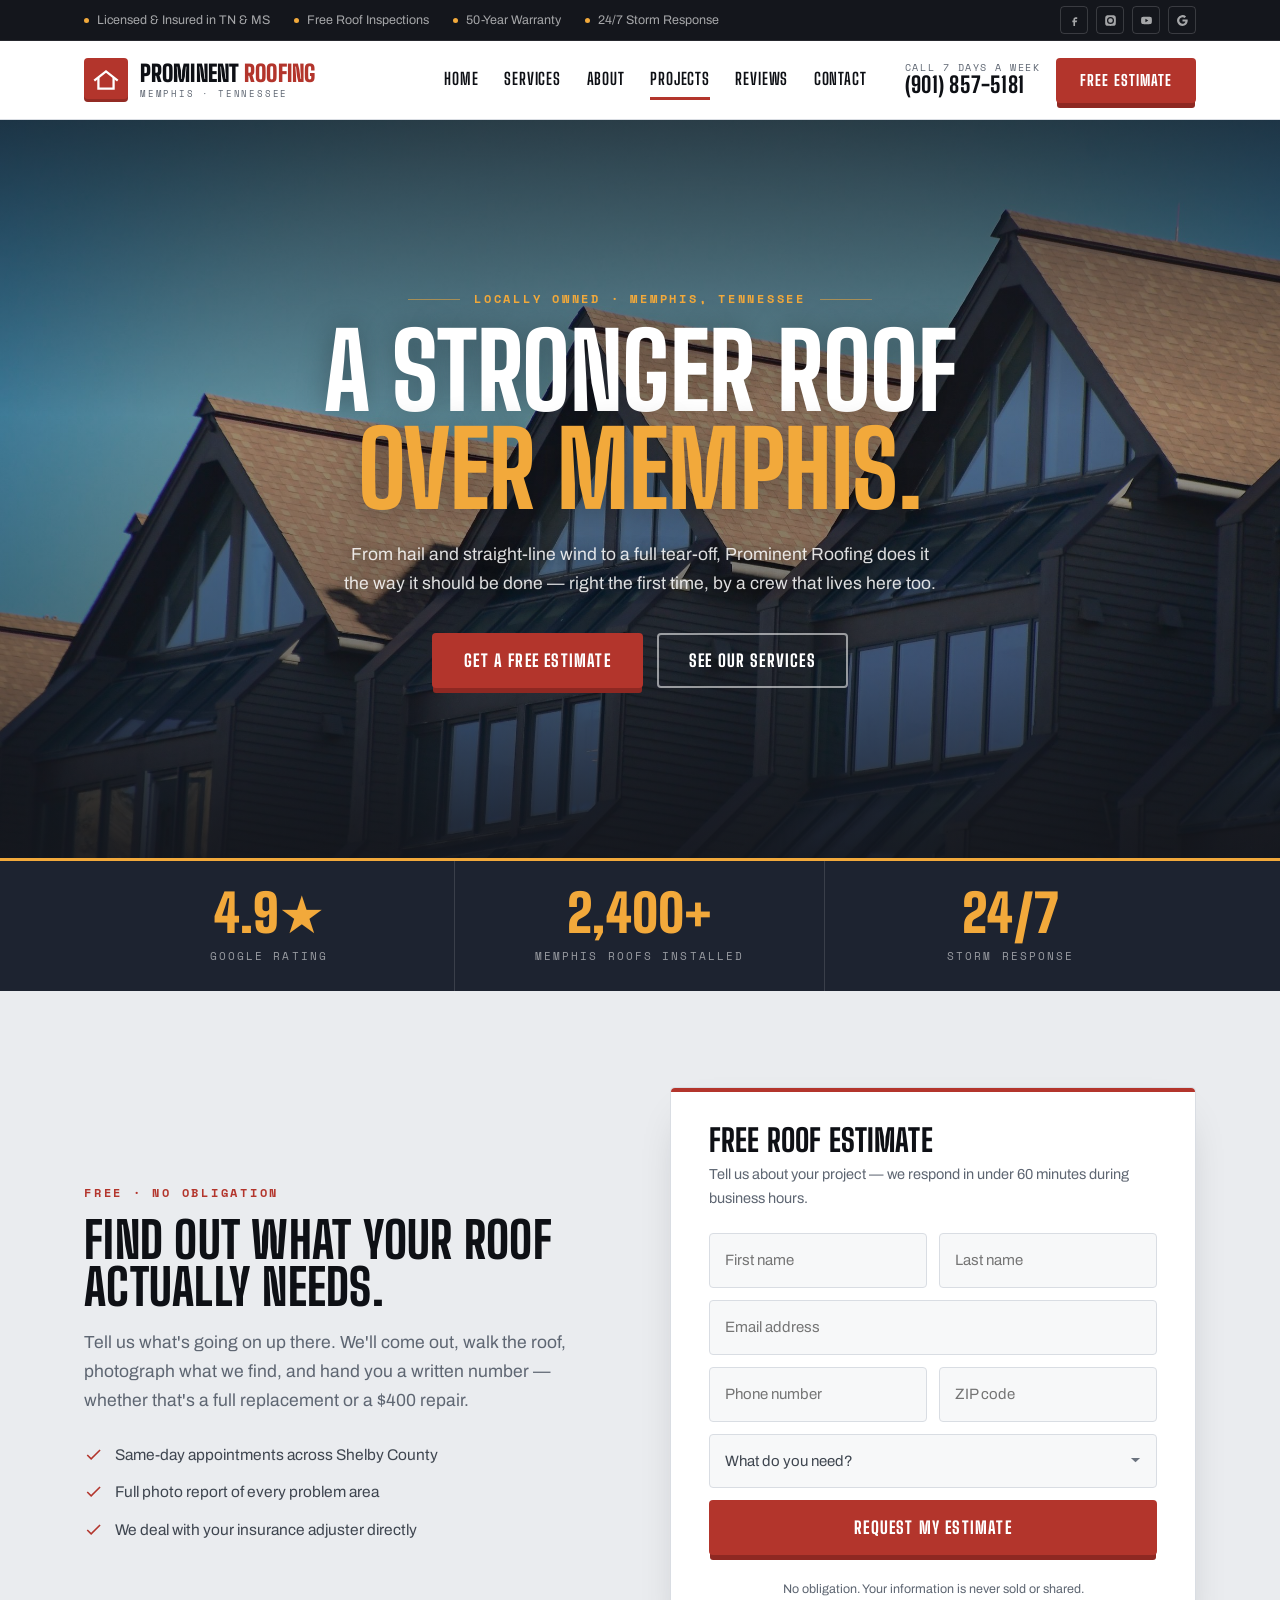
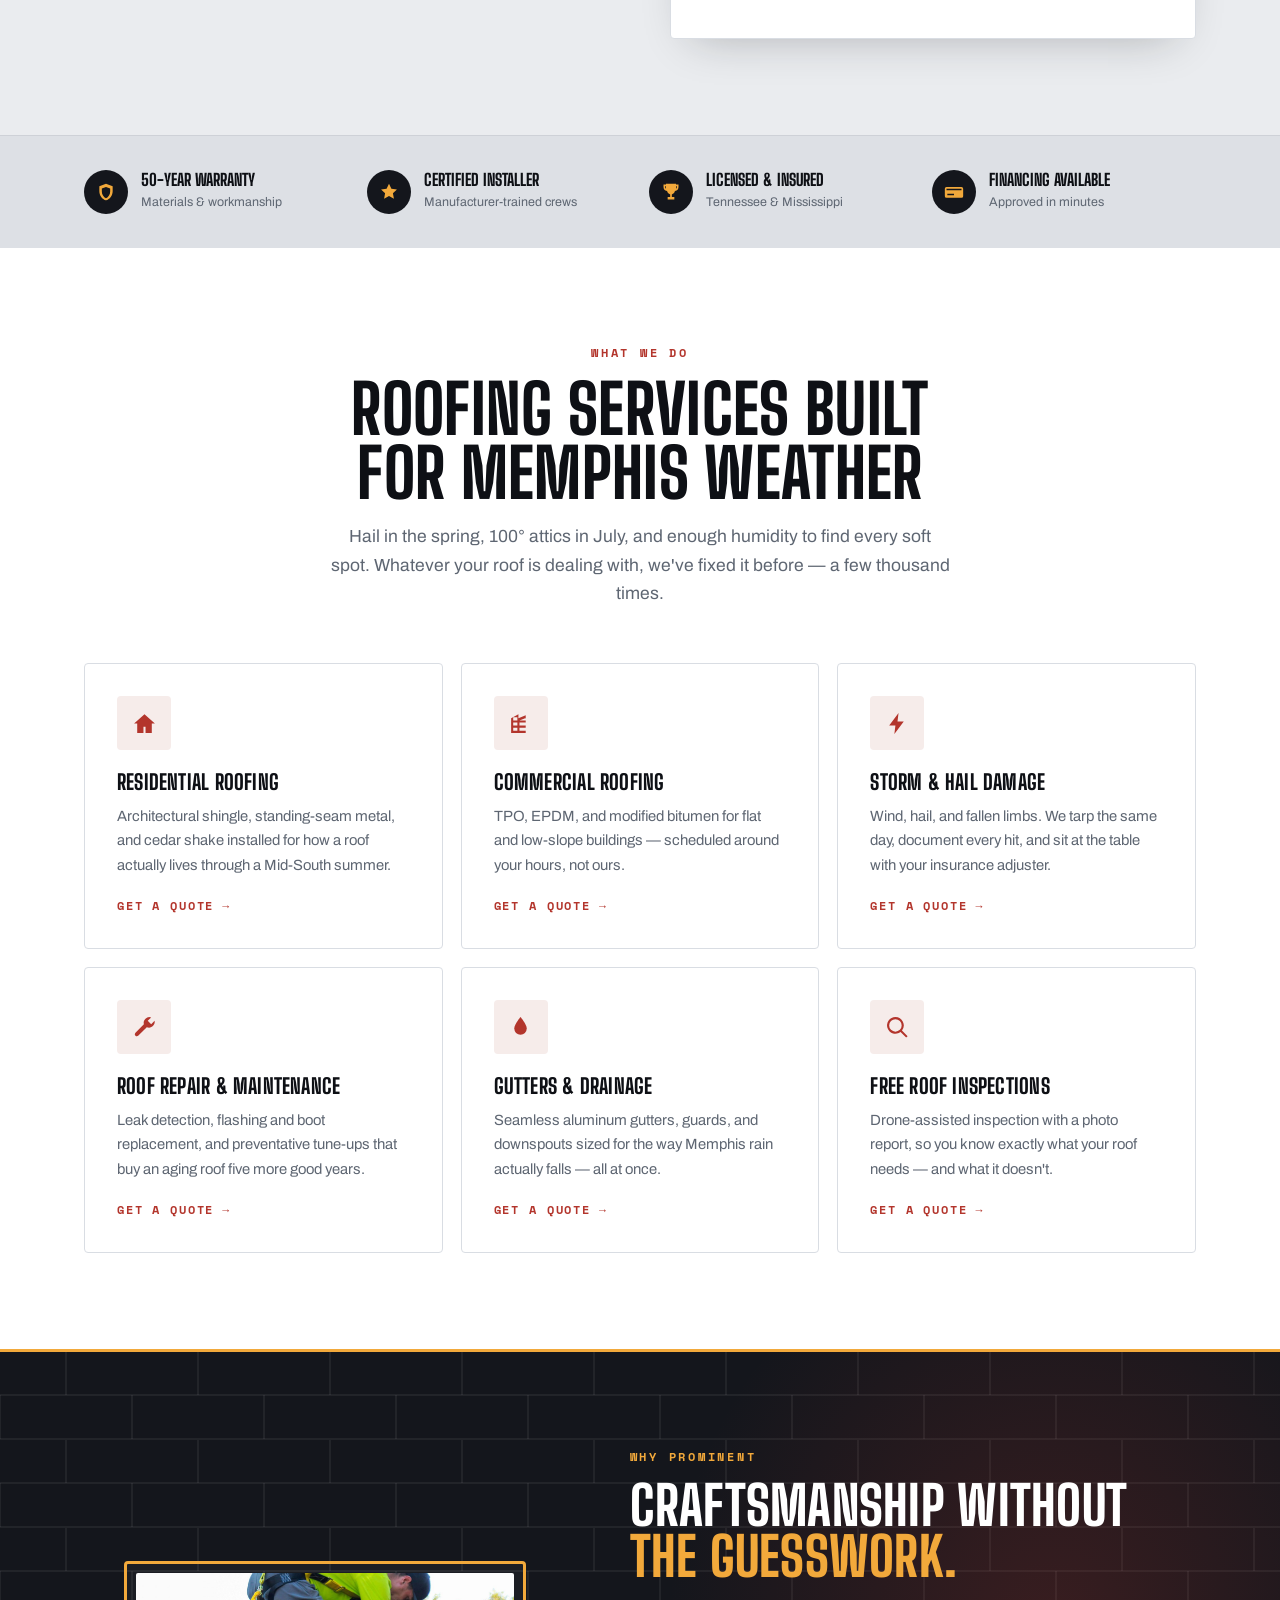
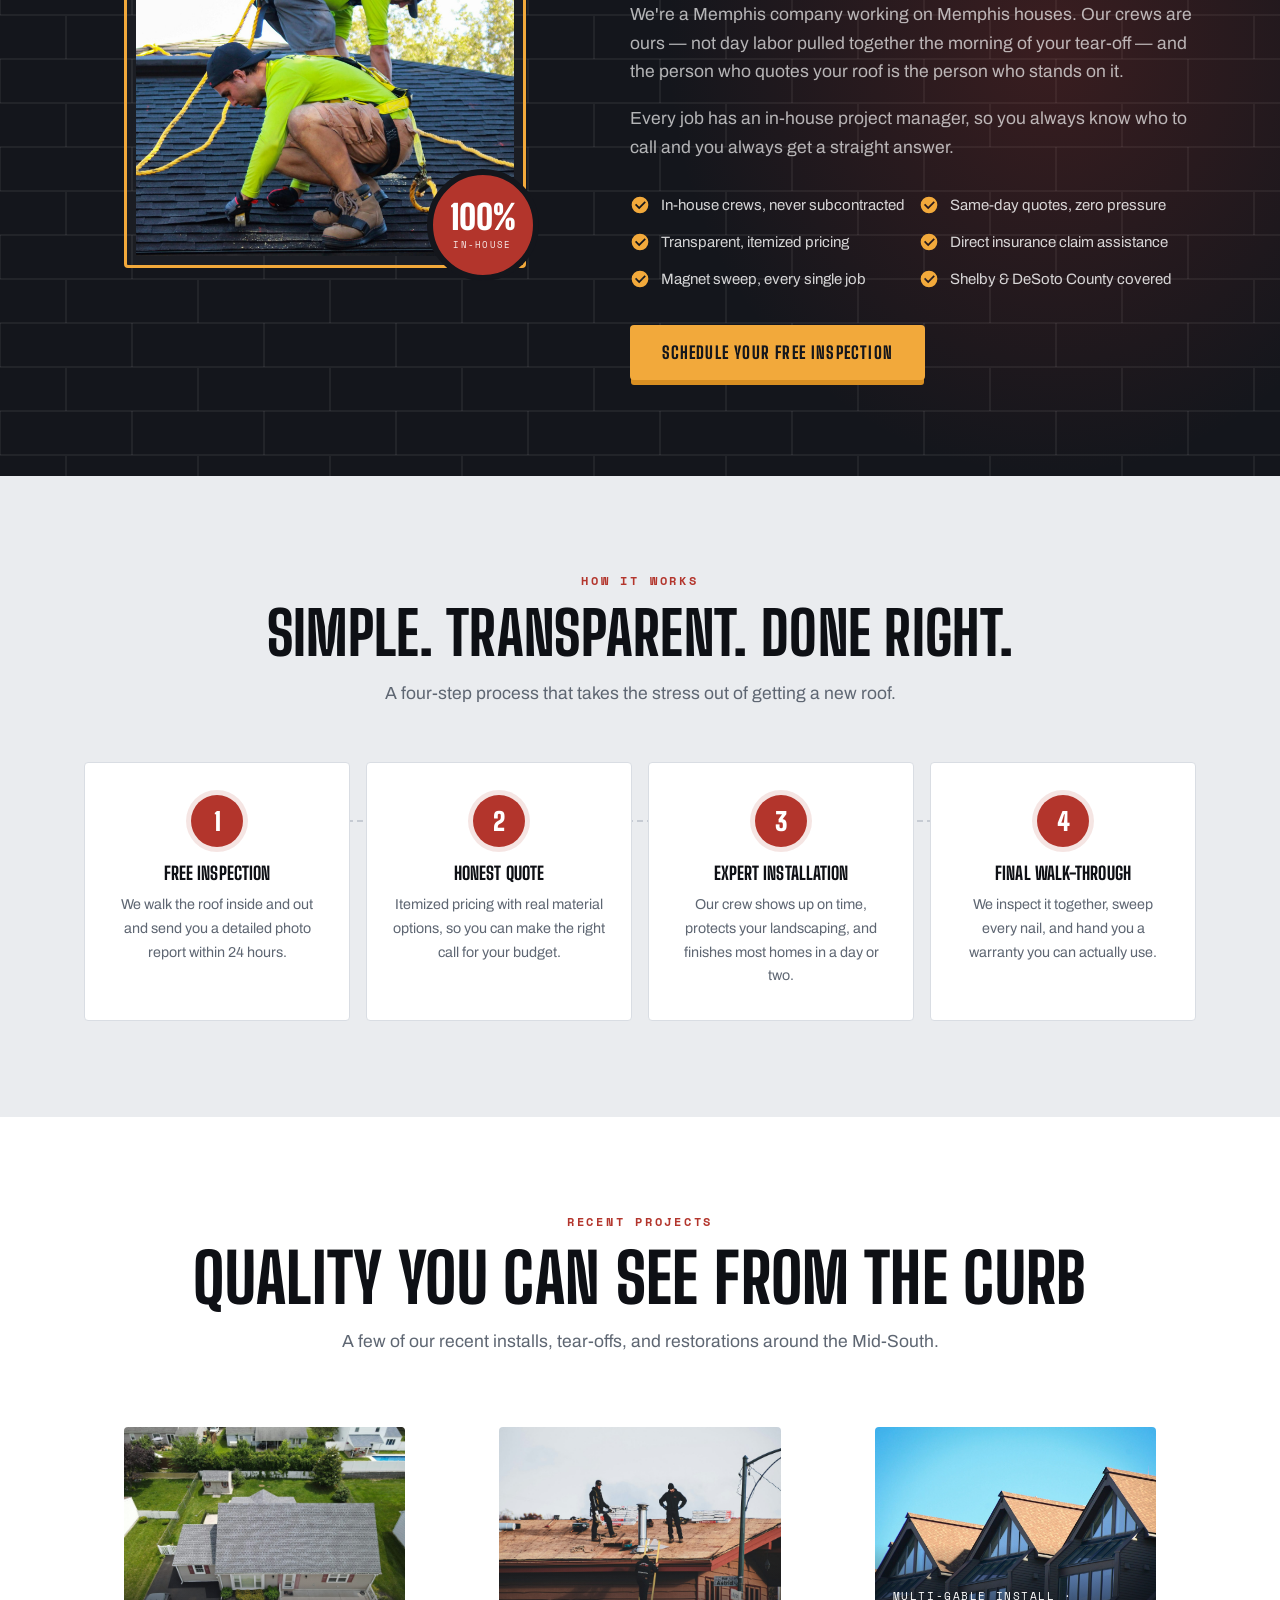
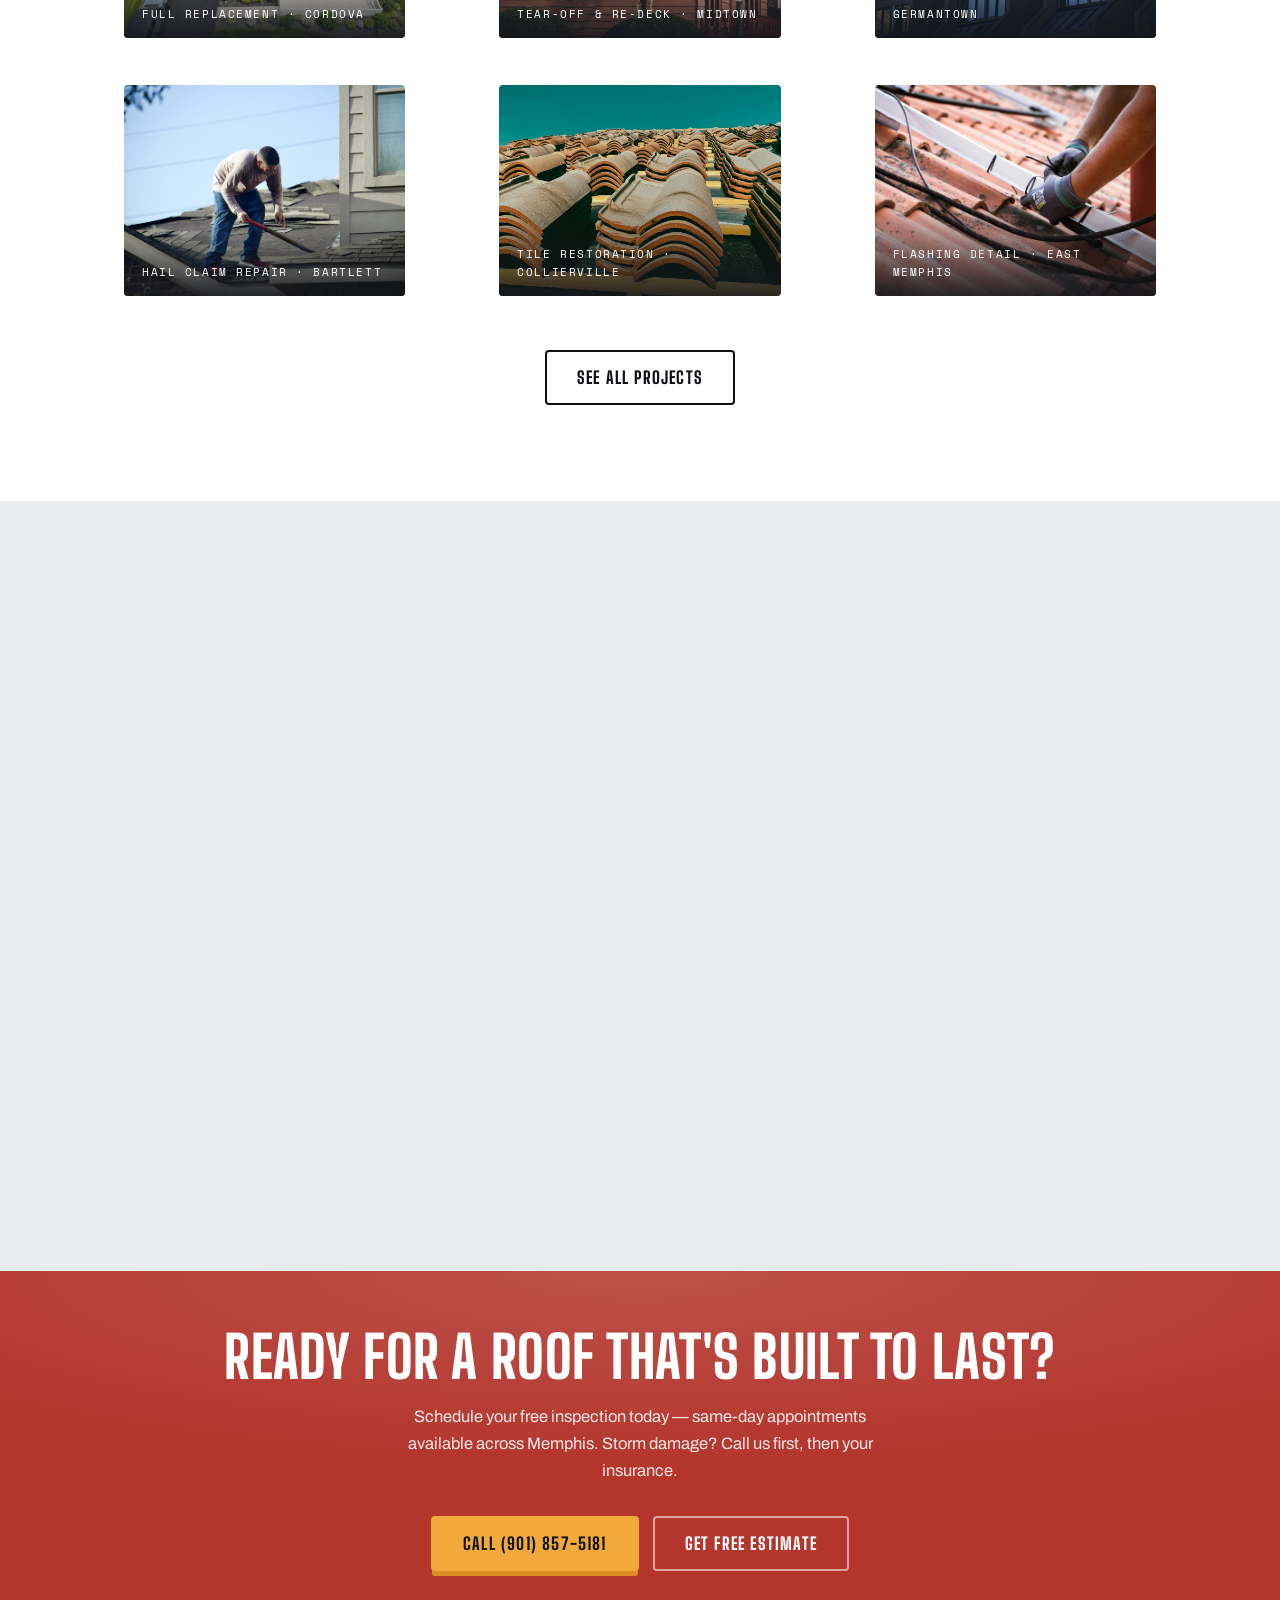
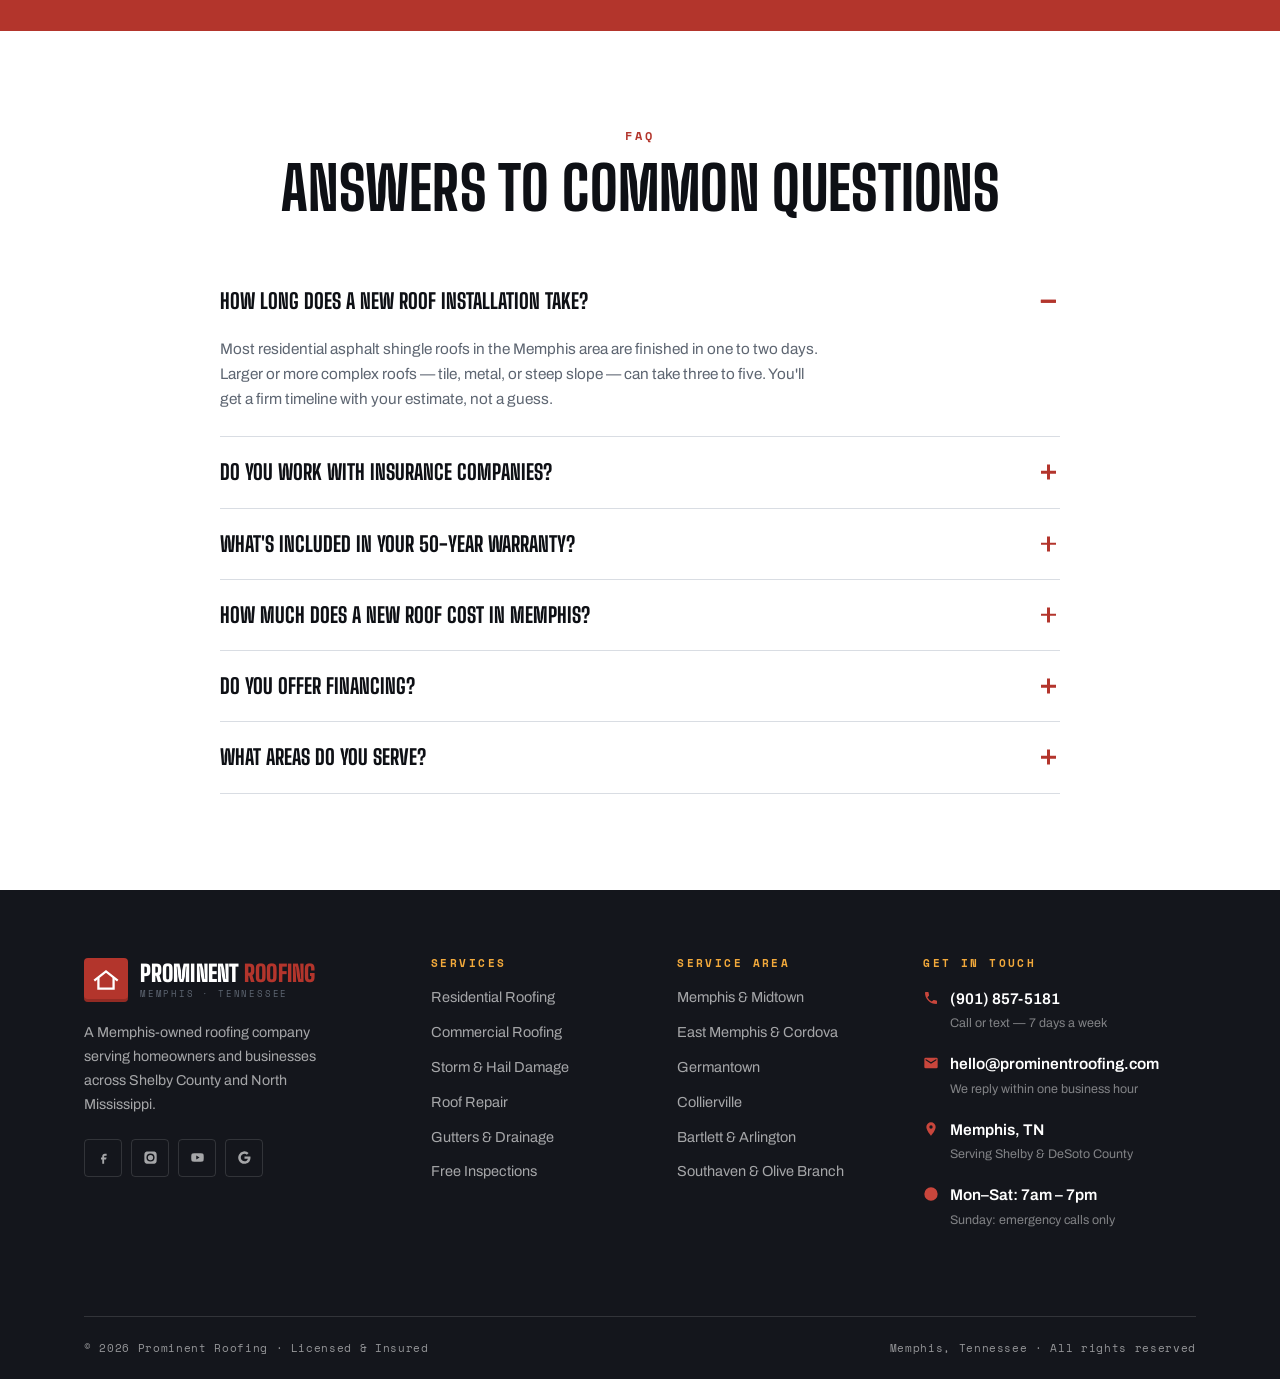
==== index.html @ dd4d3dea "Add Prominent Roofing marketing site Single-page static site for Prominent Roofing (Memphis, TN), bu" ====
<!DOCTYPE html>
<html lang="en">
<head>
<meta charset="utf-8">
<meta name="viewport" content="width=device-width, initial-scale=1">
<title>Prominent Roofing | Memphis Roofing Company | (901) 857-5181</title>
<meta name="description" content="Prominent Roofing is Memphis's best roofing company — roof replacement, storm and hail damage repair, and free inspections across Shelby County. Call (901) 857-5181.">
<meta name="theme-color" content="#14161C">
<link rel="canonical" href="https://www.prominentroofing.com/">

<!-- Open Graph -->
<meta property="og:type" content="website">
<meta property="og:title" content="Prominent Roofing | Memphis's Best Roofing Company">
<meta property="og:description" content="Roof replacement, storm damage repair, and free inspections across Memphis and Shelby County. Call (901) 857-5181.">
<meta property="og:image" content="assets/img/hero-gables.jpg">

<link rel="preload" href="assets/fonts/big-shoulders-display-800.woff2" as="font" type="font/woff2" crossorigin>
<link rel="preload" href="assets/fonts/archivo-400.woff2" as="font" type="font/woff2" crossorigin>
<link rel="stylesheet" href="assets/css/fonts.css">
<link rel="stylesheet" href="assets/css/style.css">

<!-- Local business structured data. Update address + hours before launch. -->
<script type="application/ld+json">
{
  "@context":"https://schema.org",
  "@type":"RoofingContractor",
  "name":"Prominent Roofing",
  "telephone":"+1-901-857-5181",
  "url":"https://www.prominentroofing.com/",
  "image":"assets/img/hero-gables.jpg",
  "address":{"@type":"PostalAddress","addressLocality":"Memphis","addressRegion":"TN","addressCountry":"US"},
  "areaServed":["Memphis","Germantown","Collierville","Bartlett","Cordova","Arlington","Millington","Southaven","Olive Branch"],
  "priceRange":"$$"
}
</script>
</head>
<body>
<a class="skip" href="#main">Skip to content</a>

<!-- ========================= UTILITY BAR ========================= -->
<div class="util">
  <div class="wrap util__in">
    <ul class="util__list">
      <li>Licensed &amp; Insured in TN &amp; MS</li>
      <li>Free Roof Inspections</li>
      <li>50-Year Warranty</li>
      <li>24/7 Storm Response</li>
    </ul>
    <div class="util__soc">
      <a href="#" aria-label="Prominent Roofing on Facebook"><svg viewBox="0 0 24 24"><path d="M14 9h3V6h-3c-2.2 0-4 1.8-4 4v2H8v3h2v7h3v-7h3l1-3h-4v-2c0-.6.4-1 1-1z"/></svg></a>
      <a href="#" aria-label="Prominent Roofing on Instagram"><svg viewBox="0 0 24 24"><path d="M12 2.2c3.2 0 3.6 0 4.9.1 1.2.1 1.8.2 2.2.4.6.2 1 .5 1.4.9.4.4.7.8.9 1.4.2.4.4 1 .4 2.2.1 1.3.1 1.7.1 4.9s0 3.6-.1 4.9c-.1 1.2-.2 1.8-.4 2.2-.2.6-.5 1-.9 1.4-.4.4-.8.7-1.4.9-.4.2-1 .4-2.2.4-1.3.1-1.7.1-4.9.1s-3.6 0-4.9-.1c-1.2-.1-1.8-.2-2.2-.4-.6-.2-1-.5-1.4-.9-.4-.4-.7-.8-.9-1.4-.2-.4-.4-1-.4-2.2C2.2 15.6 2.2 15.2 2.2 12s0-3.6.1-4.9c.1-1.2.2-1.8.4-2.2.2-.6.5-1 .9-1.4.4-.4.8-.7 1.4-.9.4-.2 1-.4 2.2-.4C8.4 2.2 8.8 2.2 12 2.2zm0 3.3a6.5 6.5 0 1 0 0 13 6.5 6.5 0 0 0 0-13zm0 10.7a4.2 4.2 0 1 1 0-8.4 4.2 4.2 0 0 1 0 8.4zm6.8-11a1.5 1.5 0 1 1-3 0 1.5 1.5 0 0 1 3 0z"/></svg></a>
      <a href="#" aria-label="Prominent Roofing on YouTube"><svg viewBox="0 0 24 24"><path d="M22 12s0-3.2-.4-4.7c-.2-.9-.9-1.5-1.7-1.7C18.3 5.2 12 5.2 12 5.2s-6.3 0-7.9.4c-.8.2-1.5.8-1.7 1.7C2 8.8 2 12 2 12s0 3.2.4 4.7c.2.9.9 1.5 1.7 1.7 1.6.4 7.9.4 7.9.4s6.3 0 7.9-.4c.8-.2 1.5-.8 1.7-1.7.4-1.5.4-4.7.4-4.7zM10 15.2V8.8l5.3 3.2-5.3 3.2z"/></svg></a>
      <a href="#" aria-label="Prominent Roofing on Google"><svg viewBox="0 0 24 24"><path d="M21.6 12.2c0-.7-.1-1.3-.2-1.9H12v3.7h5.4a4.6 4.6 0 0 1-2 3v2.5h3.2c1.9-1.7 3-4.3 3-7.3zM12 22c2.7 0 5-.9 6.6-2.4l-3.2-2.5c-.9.6-2 1-3.4 1-2.6 0-4.8-1.8-5.6-4.1H3.1v2.6A10 10 0 0 0 12 22zM6.4 14c-.2-.6-.3-1.3-.3-2s.1-1.4.3-2V7.4H3.1a10 10 0 0 0 0 9.2L6.4 14zM12 5.9c1.5 0 2.8.5 3.8 1.5l2.8-2.8A10 10 0 0 0 3.1 7.4L6.4 10c.8-2.3 3-4.1 5.6-4.1z"/></svg></a>
    </div>
  </div>
</div>

<!-- ========================= HEADER ========================= -->
<header class="hdr">
  <div class="wrap hdr__in">
    <a class="logo" href="#top" aria-label="Prominent Roofing — home">
      <span class="logo__mark">
        <svg viewBox="0 0 24 24" aria-hidden="true"><path d="M2 12 12 4l10 8"/><path d="M5 11v9h14v-9"/></svg>
      </span>
      <span class="logo__txt">
        <span class="logo__name">Prominent <b>Roofing</b></span>
        <span class="logo__sub">Memphis · Tennessee</span>
      </span>
    </a>

    <nav class="nav" aria-label="Main">
      <a href="#top" aria-current="page">Home</a>
      <a href="#services">Services</a>
      <a href="#about">About</a>
      <a href="#projects">Projects</a>
      <a href="#reviews">Reviews</a>
      <a href="#contact">Contact</a>
    </nav>

    <div class="hdr__cta">
      <a class="hdr__tel" href="tel:+19018575181">
        <small>Call 7 days a week</small>
        <span>(901) 857-5181</span>
      </a>
      <a class="btn btn--brick btn--sm" href="#estimate">Free Estimate</a>
      <button class="burger" type="button" aria-label="Open menu" aria-expanded="false" aria-controls="drawer">
        <span></span>
      </button>
    </div>
  </div>
</header>

<!-- mobile drawer -->
<div class="scrim" data-scrim hidden></div>
<aside class="drawer" id="drawer" data-open="false" aria-label="Mobile menu">
  <div class="drawer__top">
    <button class="drawer__x" type="button" aria-label="Close menu">&times;</button>
  </div>
  <nav aria-label="Mobile">
    <a href="#top">Home</a>
    <a href="#services">Services</a>
    <a href="#about">About</a>
    <a href="#projects">Projects</a>
    <a href="#reviews">Reviews</a>
    <a href="#contact">Contact</a>
  </nav>
  <div class="drawer__foot">
    <a class="btn btn--neon" href="#estimate">Get a Free Estimate</a>
    <a class="drawer__tel" href="tel:+19018575181">(901) 857-5181</a>
  </div>
</aside>

<main id="main">
<span id="top"></span>

<!-- ========================= HERO ========================= -->
<section class="hero">
  <div class="hero__bg">
    <img src="assets/img/hero-gables.jpg" alt="Steep gabled roofs with new architectural shingles against a clear sky" fetchpriority="high" width="2400" height="1600">
  </div>
  <div class="wrap hero__in">
    <span class="eyebrow eyebrow--rule">Locally Owned · Memphis, Tennessee</span>
    <h1>A Stronger Roof<br><em>Over Memphis.</em></h1>
    <p class="lede">From hail and straight-line wind to a full tear-off, Prominent Roofing does it the way it should be done — right the first time, by a crew that lives here too.</p>
    <div class="hero__btns">
      <a class="btn btn--brick" href="#estimate">Get a Free Estimate</a>
      <a class="btn btn--ghost" href="#services">See Our Services</a>
    </div>
  </div>
</section>

<!-- stats: flush to the hero, no gap
     PLACEHOLDER FIGURES — replace with Prominent Roofing's real numbers. -->
<section class="stats" aria-label="Company at a glance">
  <div class="wrap">
    <div class="stats__grid">
      <div class="stats__item">
        <span class="stats__n">4.9&#9733;</span>
        <span class="stats__l">Google Rating</span>
      </div>
      <div class="stats__item">
        <span class="stats__n">2,400+</span>
        <span class="stats__l">Memphis Roofs Installed</span>
      </div>
      <div class="stats__item">
        <span class="stats__n">24/7</span>
        <span class="stats__l">Storm Response</span>
      </div>
    </div>
  </div>
</section>

<!-- ========================= ESTIMATE ========================= -->
<section class="quote sec" id="estimate">
  <div class="wrap">
    <div class="quote__grid">
      <div class="quote__copy rise">
        <span class="eyebrow">Free · No obligation</span>
        <h2 class="h-sec">Find out what your roof actually needs.</h2>
        <p class="lede">Tell us what's going on up there. We'll come out, walk the roof, photograph what we find, and hand you a written number — whether that's a full replacement or a $400 repair.</p>
        <ul class="quote__pts">
          <li><svg viewBox="0 0 24 24" aria-hidden="true"><path d="M9 16.2 4.8 12l-1.4 1.4L9 19 21 7l-1.4-1.4z"/></svg><span>Same-day appointments across Shelby County</span></li>
          <li><svg viewBox="0 0 24 24" aria-hidden="true"><path d="M9 16.2 4.8 12l-1.4 1.4L9 19 21 7l-1.4-1.4z"/></svg><span>Full photo report of every problem area</span></li>
          <li><svg viewBox="0 0 24 24" aria-hidden="true"><path d="M9 16.2 4.8 12l-1.4 1.4L9 19 21 7l-1.4-1.4z"/></svg><span>We deal with your insurance adjuster directly</span></li>
        </ul>
      </div>

      <div class="card-form rise">
        <h3>Free Roof Estimate</h3>
        <p class="sub">Tell us about your project — we respond in under 60 minutes during business hours.</p>

        <!-- NOTE: no backend is wired up. Point `action` at Formspree, Netlify
             Forms, or your CRM before launch. See README.md. -->
        <form class="f-grid" id="estimate-form" novalidate>
          <div class="f-row">
            <div class="f-field">
              <label for="fn">First name</label>
              <input id="fn" name="first_name" type="text" placeholder="First name" autocomplete="given-name" required>
            </div>
            <div class="f-field">
              <label for="ln">Last name</label>
              <input id="ln" name="last_name" type="text" placeholder="Last name" autocomplete="family-name" required>
            </div>
          </div>
          <div class="f-field">
            <label for="em">Email address</label>
            <input id="em" name="email" type="email" placeholder="Email address" autocomplete="email" required>
          </div>
          <div class="f-row">
            <div class="f-field">
              <label for="ph">Phone number</label>
              <input id="ph" name="phone" type="tel" placeholder="Phone number" autocomplete="tel" required>
            </div>
            <div class="f-field">
              <label for="zp">ZIP code</label>
              <input id="zp" name="zip" type="text" inputmode="numeric" placeholder="ZIP code" autocomplete="postal-code" required>
            </div>
          </div>
          <div class="f-field">
            <label for="nd">What do you need?</label>
            <select id="nd" name="need" required>
              <option value="" selected disabled>What do you need?</option>
              <option>Storm or hail damage</option>
              <option>Roof replacement</option>
              <option>Roof repair / leak</option>
              <option>Free inspection</option>
              <option>Gutters</option>
              <option>Commercial roof</option>
              <option>Something else</option>
            </select>
          </div>
          <button class="btn btn--brick btn--wide" type="submit">Request My Estimate</button>
          <p class="f-note">No obligation. Your information is never sold or shared.</p>
          <p class="f-msg" id="form-msg" role="status"></p>
        </form>
      </div>
    </div>
  </div>
</section>

<!-- badges -->
<section class="badges" aria-label="Credentials">
  <div class="wrap">
    <div class="badges__grid">
      <div class="badges__item">
        <span class="badges__ic"><svg viewBox="0 0 24 24" aria-hidden="true"><path d="M12 2 4 5v6c0 5 3.4 9.7 8 11 4.6-1.3 8-6 8-11V5l-8-3zm0 4 5 1.9v3.6c0 3.6-2.1 6.9-5 8-2.9-1.1-5-4.4-5-8V7.9L12 6z"/></svg></span>
        <div><b>50-Year Warranty</b><small>Materials &amp; workmanship</small></div>
      </div>
      <div class="badges__item">
        <span class="badges__ic"><svg viewBox="0 0 24 24" aria-hidden="true"><path d="m12 2 2.9 6 6.6.9-4.8 4.6 1.2 6.5L12 16.9 6.1 20l1.2-6.5L2.5 8.9 9.1 8z"/></svg></span>
        <!-- PLACEHOLDER: only claim a manufacturer certification you actually hold. -->
        <div><b>Certified Installer</b><small>Manufacturer-trained crews</small></div>
      </div>
      <div class="badges__item">
        <span class="badges__ic"><svg viewBox="0 0 24 24" aria-hidden="true"><path d="M18 3h3v3a5 5 0 0 1-4.2 4.9A5 5 0 0 1 13 14.9V18h3v3H8v-3h3v-3.1a5 5 0 0 1-3.8-4A5 5 0 0 1 3 6V3h3V2h12zM6 5H5v1a3 3 0 0 0 1 2.2V5zm13 1V5h-1v3.2A3 3 0 0 0 19 6z"/></svg></span>
        <div><b>Licensed &amp; Insured</b><small>Tennessee &amp; Mississippi</small></div>
      </div>
      <div class="badges__item">
        <span class="badges__ic"><svg viewBox="0 0 24 24" aria-hidden="true"><path d="M21 6H3a2 2 0 0 0-2 2v9a2 2 0 0 0 2 2h18a2 2 0 0 0 2-2V8a2 2 0 0 0-2-2zm0 4H3V8h18v2zm-9 6H4v-2h8v2z"/></svg></span>
        <div><b>Financing Available</b><small>Approved in minutes</small></div>
      </div>
    </div>
  </div>
</section>

<!-- ========================= SERVICES ========================= -->
<section class="sec" id="services">
  <div class="wrap">
    <div class="head-c rise">
      <span class="eyebrow">What we do</span>
      <h2 class="h-sec--lg">Roofing Services Built<br>For Memphis Weather</h2>
      <p class="lede">Hail in the spring, 100° attics in July, and enough humidity to find every soft spot. Whatever your roof is dealing with, we've fixed it before — a few thousand times.</p>
    </div>

    <div class="svc__grid">
      <article class="svc__card rise">
        <span class="svc__ic"><svg viewBox="0 0 24 24" aria-hidden="true"><path d="M12 3 2 12h3v9h6v-6h2v6h6v-9h3L12 3z"/></svg></span>
        <h3>Residential Roofing</h3>
        <p>Architectural shingle, standing-seam metal, and cedar shake installed for how a roof actually lives through a Mid-South summer.</p>
        <a class="svc__more" href="#estimate">Get a quote <span>&rarr;</span></a>
      </article>

      <article class="svc__card rise">
        <span class="svc__ic"><svg viewBox="0 0 24 24" aria-hidden="true"><path d="M3 21V7l7-4v4l7-3v17H3zm2-2h4v-3H5v3zm0-5h4v-3H5v3zm0-5h4V6H5v3zm6 10h6v-3h-6v3zm0-5h6v-3h-6v3zm0-5h6V6.6l-6 2.5V9z"/></svg></span>
        <h3>Commercial Roofing</h3>
        <p>TPO, EPDM, and modified bitumen for flat and low-slope buildings — scheduled around your hours, not ours.</p>
        <a class="svc__more" href="#estimate">Get a quote <span>&rarr;</span></a>
      </article>

      <article class="svc__card rise">
        <span class="svc__ic"><svg viewBox="0 0 24 24" aria-hidden="true"><path d="M13 2 4 14h6l-1 8 9-12h-6l1-8z"/></svg></span>
        <h3>Storm &amp; Hail Damage</h3>
        <p>Wind, hail, and fallen limbs. We tarp the same day, document every hit, and sit at the table with your insurance adjuster.</p>
        <a class="svc__more" href="#estimate">Get a quote <span>&rarr;</span></a>
      </article>

      <article class="svc__card rise">
        <span class="svc__ic"><svg viewBox="0 0 24 24" aria-hidden="true"><path d="M21.7 5.6 18.4 8.9 15.1 5.6l3.3-3.3a5.5 5.5 0 0 0-7 6.6L3.1 17.2a2 2 0 0 0 2.8 2.8l8.3-8.3a5.5 5.5 0 0 0 7.5-6.1z"/></svg></span>
        <h3>Roof Repair &amp; Maintenance</h3>
        <p>Leak detection, flashing and boot replacement, and preventative tune-ups that buy an aging roof five more good years.</p>
        <a class="svc__more" href="#estimate">Get a quote <span>&rarr;</span></a>
      </article>

      <article class="svc__card rise">
        <span class="svc__ic"><svg viewBox="0 0 24 24" aria-hidden="true"><path d="M12 2s6 7 6 11a6 6 0 0 1-12 0c0-4 6-11 6-11z"/></svg></span>
        <h3>Gutters &amp; Drainage</h3>
        <p>Seamless aluminum gutters, guards, and downspouts sized for the way Memphis rain actually falls — all at once.</p>
        <a class="svc__more" href="#estimate">Get a quote <span>&rarr;</span></a>
      </article>

      <article class="svc__card rise">
        <span class="svc__ic"><svg viewBox="0 0 24 24" aria-hidden="true"><path d="M10 2a8 8 0 1 0 4.9 14.3l5.4 5.4 1.4-1.4-5.4-5.4A8 8 0 0 0 10 2zm0 2a6 6 0 1 1 0 12 6 6 0 0 1 0-12z"/></svg></span>
        <h3>Free Roof Inspections</h3>
        <p>Drone-assisted inspection with a photo report, so you know exactly what your roof needs — and what it doesn't.</p>
        <a class="svc__more" href="#estimate">Get a quote <span>&rarr;</span></a>
      </article>
    </div>
  </div>
</section>


<!-- ========================= WHY US ========================= -->
<section class="why courses drip-edge sec on-dark" id="about">
  <div class="wrap">
    <div class="why__grid">
      <figure class="why__fig rise">
        <img src="assets/img/crew-shingle.jpg" alt="Two Prominent Roofing crew members in safety harnesses installing shingles" width="1440" height="1080" loading="lazy">
        <figcaption class="why__seal">
          <b>100%</b>
          <small>In-house</small>
        </figcaption>
      </figure>

      <div class="rise">
        <span class="eyebrow eyebrow--neon">Why Prominent</span>
        <h2>Craftsmanship without<br><span class="accent-neon">the guesswork.</span></h2>
        <p class="lede">We're a Memphis company working on Memphis houses. Our crews are ours — not day labor pulled together the morning of your tear-off — and the person who quotes your roof is the person who stands on it.</p>
        <p class="lede">Every job has an in-house project manager, so you always know who to call and you always get a straight answer.</p>

        <ul class="why__list">
          <li><svg viewBox="0 0 24 24" aria-hidden="true"><path d="M12 2a10 10 0 1 0 0 20 10 10 0 0 0 0-20zm-1 15-5-5 1.4-1.4L11 14.2l6.6-6.6L19 9l-8 8z"/></svg><span>In-house crews, never subcontracted</span></li>
          <li><svg viewBox="0 0 24 24" aria-hidden="true"><path d="M12 2a10 10 0 1 0 0 20 10 10 0 0 0 0-20zm-1 15-5-5 1.4-1.4L11 14.2l6.6-6.6L19 9l-8 8z"/></svg><span>Same-day quotes, zero pressure</span></li>
          <li><svg viewBox="0 0 24 24" aria-hidden="true"><path d="M12 2a10 10 0 1 0 0 20 10 10 0 0 0 0-20zm-1 15-5-5 1.4-1.4L11 14.2l6.6-6.6L19 9l-8 8z"/></svg><span>Transparent, itemized pricing</span></li>
          <li><svg viewBox="0 0 24 24" aria-hidden="true"><path d="M12 2a10 10 0 1 0 0 20 10 10 0 0 0 0-20zm-1 15-5-5 1.4-1.4L11 14.2l6.6-6.6L19 9l-8 8z"/></svg><span>Direct insurance claim assistance</span></li>
          <li><svg viewBox="0 0 24 24" aria-hidden="true"><path d="M12 2a10 10 0 1 0 0 20 10 10 0 0 0 0-20zm-1 15-5-5 1.4-1.4L11 14.2l6.6-6.6L19 9l-8 8z"/></svg><span>Magnet sweep, every single job</span></li>
          <li><svg viewBox="0 0 24 24" aria-hidden="true"><path d="M12 2a10 10 0 1 0 0 20 10 10 0 0 0 0-20zm-1 15-5-5 1.4-1.4L11 14.2l6.6-6.6L19 9l-8 8z"/></svg><span>Shelby &amp; DeSoto County covered</span></li>
        </ul>

        <a class="btn btn--neon" href="#estimate">Schedule Your Free Inspection</a>
      </div>
    </div>
  </div>
</section>

<!-- ========================= PROCESS ========================= -->
<section class="proc sec">
  <div class="wrap">
    <div class="head-c rise">
      <span class="eyebrow">How it works</span>
      <h2 class="h-sec">Simple. Transparent. Done right.</h2>
      <p class="lede">A four-step process that takes the stress out of getting a new roof.</p>
    </div>

    <div class="proc__grid">
      <article class="proc__step rise">
        <span class="proc__n">1</span>
        <h3>Free Inspection</h3>
        <p>We walk the roof inside and out and send you a detailed photo report within 24 hours.</p>
      </article>
      <article class="proc__step rise">
        <span class="proc__n">2</span>
        <h3>Honest Quote</h3>
        <p>Itemized pricing with real material options, so you can make the right call for your budget.</p>
      </article>
      <article class="proc__step rise">
        <span class="proc__n">3</span>
        <h3>Expert Installation</h3>
        <p>Our crew shows up on time, protects your landscaping, and finishes most homes in a day or two.</p>
      </article>
      <article class="proc__step rise">
        <span class="proc__n">4</span>
        <h3>Final Walk-Through</h3>
        <p>We inspect it together, sweep every nail, and hand you a warranty you can actually use.</p>
      </article>
    </div>
  </div>
</section>

<!-- ========================= PROJECTS ========================= -->
<section class="sec" id="projects">
  <div class="wrap">
    <div class="head-c rise">
      <span class="eyebrow">Recent projects</span>
      <h2 class="h-sec--lg">Quality you can see from the curb</h2>
      <p class="lede">A few of our recent installs, tear-offs, and restorations around the Mid-South.</p>
    </div>

    <div class="proj__grid">
      <figure class="proj__item rise">
        <img src="assets/img/aerial-inspection.jpg" alt="Aerial view of a completed architectural shingle roof on a ranch home" width="1400" height="1050" loading="lazy">
        <figcaption>Full replacement · Cordova</figcaption>
      </figure>
      <figure class="proj__item rise">
        <img src="assets/img/tearoff-crew.jpg" alt="Roofing crew on a stripped deck with new shingle bundles staged" width="1800" height="1200" loading="lazy">
        <figcaption>Tear-off &amp; re-deck · Midtown</figcaption>
      </figure>
      <figure class="proj__item rise">
        <img src="assets/img/hero-gables.jpg" alt="Row of gabled dormers with new shingles" width="2400" height="1600" loading="lazy">
        <figcaption>Multi-gable install · Germantown</figcaption>
      </figure>
      <figure class="proj__item rise">
        <img src="assets/img/storm-tearoff.jpg" alt="Roofer removing storm-damaged shingles with a tear-off shovel" width="1400" height="933" loading="lazy">
        <figcaption>Hail claim repair · Bartlett</figcaption>
      </figure>
      <figure class="proj__item rise">
        <img src="assets/img/tile-materials.jpg" alt="Clay tile stacked in courses on a roof deck ready for installation" width="1400" height="788" loading="lazy">
        <figcaption>Tile restoration · Collierville</figcaption>
      </figure>
      <figure class="proj__item rise">
        <img src="assets/img/install-detail.jpg" alt="Close-up of a roofer setting flashing rail on a tile roof" width="1400" height="933" loading="lazy">
        <figcaption>Flashing detail · East Memphis</figcaption>
      </figure>
    </div>

    <div class="proj__cta rise">
      <a class="btn btn--ghost-dark" href="#estimate">See All Projects</a>
    </div>
  </div>
</section>

<!-- ========================= REVIEWS ========================= -->
<section class="rev sec" id="reviews">
  <div class="wrap">
    <div class="head-c rise">
      <span class="eyebrow">What clients say</span>
      <h2 class="h-sec--lg">Memphis keeps calling us back</h2>
      <p class="lede">We're proud of the work we do — but what our neighbors say about it matters more.</p>
    </div>

    <!-- PLACEHOLDER TESTIMONIALS — swap in real, permissioned reviews before launch. -->
    <div class="rev__grid">
      <article class="rev__card rise">
        <span class="rev__q" aria-hidden="true">&ldquo;</span>
        <div class="rev__stars" aria-label="5 out of 5 stars">
          <svg viewBox="0 0 24 24"><path d="m12 2 2.9 6 6.6.9-4.8 4.6 1.2 6.5L12 16.9 6.1 20l1.2-6.5L2.5 8.9 9.1 8z"/></svg><svg viewBox="0 0 24 24"><path d="m12 2 2.9 6 6.6.9-4.8 4.6 1.2 6.5L12 16.9 6.1 20l1.2-6.5L2.5 8.9 9.1 8z"/></svg><svg viewBox="0 0 24 24"><path d="m12 2 2.9 6 6.6.9-4.8 4.6 1.2 6.5L12 16.9 6.1 20l1.2-6.5L2.5 8.9 9.1 8z"/></svg><svg viewBox="0 0 24 24"><path d="m12 2 2.9 6 6.6.9-4.8 4.6 1.2 6.5L12 16.9 6.1 20l1.2-6.5L2.5 8.9 9.1 8z"/></svg><svg viewBox="0 0 24 24"><path d="m12 2 2.9 6 6.6.9-4.8 4.6 1.2 6.5L12 16.9 6.1 20l1.2-6.5L2.5 8.9 9.1 8z"/></svg>
        </div>
        <p>After the April hail came through, Prominent had a crew on my roof the next morning and worked straight with my adjuster. Two days later I had a new roof and my premium didn't move.</p>
        <div class="rev__by">
          <span class="rev__av">JM</span>
          <div><b>Jennifer M.</b><small>East Memphis, TN</small></div>
        </div>
      </article>

      <article class="rev__card rise">
        <span class="rev__q" aria-hidden="true">&ldquo;</span>
        <div class="rev__stars" aria-label="5 out of 5 stars">
          <svg viewBox="0 0 24 24"><path d="m12 2 2.9 6 6.6.9-4.8 4.6 1.2 6.5L12 16.9 6.1 20l1.2-6.5L2.5 8.9 9.1 8z"/></svg><svg viewBox="0 0 24 24"><path d="m12 2 2.9 6 6.6.9-4.8 4.6 1.2 6.5L12 16.9 6.1 20l1.2-6.5L2.5 8.9 9.1 8z"/></svg><svg viewBox="0 0 24 24"><path d="m12 2 2.9 6 6.6.9-4.8 4.6 1.2 6.5L12 16.9 6.1 20l1.2-6.5L2.5 8.9 9.1 8z"/></svg><svg viewBox="0 0 24 24"><path d="m12 2 2.9 6 6.6.9-4.8 4.6 1.2 6.5L12 16.9 6.1 20l1.2-6.5L2.5 8.9 9.1 8z"/></svg><svg viewBox="0 0 24 24"><path d="m12 2 2.9 6 6.6.9-4.8 4.6 1.2 6.5L12 16.9 6.1 20l1.2-6.5L2.5 8.9 9.1 8z"/></svg>
        </div>
        <p>Got three quotes for a full tear-off. Prominent wasn't the cheapest, but they were the only ones who got in the attic. A year in and not one issue — plus they left the yard cleaner than they found it.</p>
        <div class="rev__by">
          <span class="rev__av">DP</span>
          <div><b>David P.</b><small>Germantown, TN</small></div>
        </div>
      </article>

      <article class="rev__card rise">
        <span class="rev__q" aria-hidden="true">&ldquo;</span>
        <div class="rev__stars" aria-label="5 out of 5 stars">
          <svg viewBox="0 0 24 24"><path d="m12 2 2.9 6 6.6.9-4.8 4.6 1.2 6.5L12 16.9 6.1 20l1.2-6.5L2.5 8.9 9.1 8z"/></svg><svg viewBox="0 0 24 24"><path d="m12 2 2.9 6 6.6.9-4.8 4.6 1.2 6.5L12 16.9 6.1 20l1.2-6.5L2.5 8.9 9.1 8z"/></svg><svg viewBox="0 0 24 24"><path d="m12 2 2.9 6 6.6.9-4.8 4.6 1.2 6.5L12 16.9 6.1 20l1.2-6.5L2.5 8.9 9.1 8z"/></svg><svg viewBox="0 0 24 24"><path d="m12 2 2.9 6 6.6.9-4.8 4.6 1.2 6.5L12 16.9 6.1 20l1.2-6.5L2.5 8.9 9.1 8z"/></svg><svg viewBox="0 0 24 24"><path d="m12 2 2.9 6 6.6.9-4.8 4.6 1.2 6.5L12 16.9 6.1 20l1.2-6.5L2.5 8.9 9.1 8z"/></svg>
        </div>
        <p>Honest people. Their inspector said we didn't need a full replacement — just a targeted repair around the chimney. Saved us thousands. That kind of integrity is rare. Highly recommend.</p>
        <div class="rev__by">
          <span class="rev__av">SK</span>
          <div><b>Sarah K.</b><small>Collierville, TN</small></div>
        </div>
      </article>
    </div>
  </div>
</section>

<!-- ========================= CTA BAND ========================= -->
<section class="cta sec--tight" id="contact">
  <div class="wrap cta__in">
    <h2>Ready for a roof that's built to last?</h2>
    <p>Schedule your free inspection today — same-day appointments available across Memphis. Storm damage? Call us first, then your insurance.</p>
    <div class="cta__btns">
      <a class="btn btn--neon" href="tel:+19018575181">Call (901) 857-5181</a>
      <a class="btn btn--ghost" href="#estimate">Get Free Estimate</a>
    </div>
  </div>
</section>


<!-- ========================= FAQ ========================= -->
<section class="sec">
  <div class="wrap">
    <div class="head-c rise">
      <span class="eyebrow">FAQ</span>
      <h2 class="h-sec">Answers to common questions</h2>
    </div>

    <div class="faq__list">
      <details class="faq__item" open>
        <summary>How long does a new roof installation take?</summary>
        <p class="faq__a">Most residential asphalt shingle roofs in the Memphis area are finished in one to two days. Larger or more complex roofs — tile, metal, or steep slope — can take three to five. You'll get a firm timeline with your estimate, not a guess.</p>
      </details>
      <details class="faq__item">
        <summary>Do you work with insurance companies?</summary>
        <p class="faq__a">Every day. We document the damage, meet your adjuster on site, and speak their language on scope and pricing. You don't have to referee that conversation — that's our job.</p>
      </details>
      <details class="faq__item">
        <summary>What's included in your 50-year warranty?</summary>
        <p class="faq__a">Manufacturer coverage on the materials plus our own workmanship warranty on the installation. We'll walk you through exactly what each one covers before you sign anything.</p>
      </details>
      <details class="faq__item">
        <summary>How much does a new roof cost in Memphis?</summary>
        <p class="faq__a">It depends on square footage, pitch, material, and how much decking has to be replaced underneath. We won't quote a number over the phone we can't stand behind — the free inspection gets you a real one, in writing.</p>
      </details>
      <details class="faq__item">
        <summary>Do you offer financing?</summary>
        <p class="faq__a">Yes. We offer financing options with approval in minutes, so a failing roof doesn't have to wait on a lump sum. Ask about it when we come out.</p>
      </details>
      <details class="faq__item">
        <summary>What areas do you serve?</summary>
        <p class="faq__a">All of Memphis and Shelby County — Midtown, East Memphis, Cordova, Bartlett, Germantown, Collierville, Arlington, and Millington — plus Southaven, Olive Branch, and Horn Lake across the state line.</p>
      </details>
    </div>
  </div>
</section>

</main>

<!-- ========================= FOOTER ========================= -->
<footer class="foot">
  <div class="wrap">
    <div class="foot__grid">
      <div class="foot__brand">
        <a class="logo" href="#top" aria-label="Prominent Roofing — home">
          <span class="logo__mark">
            <svg viewBox="0 0 24 24" aria-hidden="true"><path d="M2 12 12 4l10 8"/><path d="M5 11v9h14v-9"/></svg>
          </span>
          <span class="logo__txt">
            <span class="logo__name">Prominent <b>Roofing</b></span>
            <span class="logo__sub">Memphis · Tennessee</span>
          </span>
        </a>
        <p>A Memphis-owned roofing company serving homeowners and businesses across Shelby County and North Mississippi.</p>
        <div class="foot__soc">
          <a href="#" aria-label="Facebook"><svg viewBox="0 0 24 24"><path d="M14 9h3V6h-3c-2.2 0-4 1.8-4 4v2H8v3h2v7h3v-7h3l1-3h-4v-2c0-.6.4-1 1-1z"/></svg></a>
          <a href="#" aria-label="Instagram"><svg viewBox="0 0 24 24"><path d="M12 2.2c3.2 0 3.6 0 4.9.1 1.2.1 1.8.2 2.2.4.6.2 1 .5 1.4.9.4.4.7.8.9 1.4.2.4.4 1 .4 2.2.1 1.3.1 1.7.1 4.9s0 3.6-.1 4.9c-.1 1.2-.2 1.8-.4 2.2-.2.6-.5 1-.9 1.4-.4.4-.8.7-1.4.9-.4.2-1 .4-2.2.4-1.3.1-1.7.1-4.9.1s-3.6 0-4.9-.1c-1.2-.1-1.8-.2-2.2-.4-.6-.2-1-.5-1.4-.9-.4-.4-.7-.8-.9-1.4-.2-.4-.4-1-.4-2.2C2.2 15.6 2.2 15.2 2.2 12s0-3.6.1-4.9c.1-1.2.2-1.8.4-2.2.2-.6.5-1 .9-1.4.4-.4.8-.7 1.4-.9.4-.2 1-.4 2.2-.4C8.4 2.2 8.8 2.2 12 2.2zm0 3.3a6.5 6.5 0 1 0 0 13 6.5 6.5 0 0 0 0-13zm0 10.7a4.2 4.2 0 1 1 0-8.4 4.2 4.2 0 0 1 0 8.4zm6.8-11a1.5 1.5 0 1 1-3 0 1.5 1.5 0 0 1 3 0z"/></svg></a>
          <a href="#" aria-label="YouTube"><svg viewBox="0 0 24 24"><path d="M22 12s0-3.2-.4-4.7c-.2-.9-.9-1.5-1.7-1.7C18.3 5.2 12 5.2 12 5.2s-6.3 0-7.9.4c-.8.2-1.5.8-1.7 1.7C2 8.8 2 12 2 12s0 3.2.4 4.7c.2.9.9 1.5 1.7 1.7 1.6.4 7.9.4 7.9.4s6.3 0 7.9-.4c.8-.2 1.5-.8 1.7-1.7.4-1.5.4-4.7.4-4.7zM10 15.2V8.8l5.3 3.2-5.3 3.2z"/></svg></a>
          <a href="#" aria-label="Google"><svg viewBox="0 0 24 24"><path d="M21.6 12.2c0-.7-.1-1.3-.2-1.9H12v3.7h5.4a4.6 4.6 0 0 1-2 3v2.5h3.2c1.9-1.7 3-4.3 3-7.3zM12 22c2.7 0 5-.9 6.6-2.4l-3.2-2.5c-.9.6-2 1-3.4 1-2.6 0-4.8-1.8-5.6-4.1H3.1v2.6A10 10 0 0 0 12 22zM6.4 14c-.2-.6-.3-1.3-.3-2s.1-1.4.3-2V7.4H3.1a10 10 0 0 0 0 9.2L6.4 14zM12 5.9c1.5 0 2.8.5 3.8 1.5l2.8-2.8A10 10 0 0 0 3.1 7.4L6.4 10c.8-2.3 3-4.1 5.6-4.1z"/></svg></a>
        </div>
      </div>

      <div>
        <h4>Services</h4>
        <ul class="foot__links">
          <li><a href="#services">Residential Roofing</a></li>
          <li><a href="#services">Commercial Roofing</a></li>
          <li><a href="#services">Storm &amp; Hail Damage</a></li>
          <li><a href="#services">Roof Repair</a></li>
          <li><a href="#services">Gutters &amp; Drainage</a></li>
          <li><a href="#services">Free Inspections</a></li>
        </ul>
      </div>

      <div>
        <h4>Service Area</h4>
        <ul class="foot__links">
          <li><a href="#contact">Memphis &amp; Midtown</a></li>
          <li><a href="#contact">East Memphis &amp; Cordova</a></li>
          <li><a href="#contact">Germantown</a></li>
          <li><a href="#contact">Collierville</a></li>
          <li><a href="#contact">Bartlett &amp; Arlington</a></li>
          <li><a href="#contact">Southaven &amp; Olive Branch</a></li>
        </ul>
      </div>

      <div>
        <h4>Get in touch</h4>
        <ul class="foot__c">
          <li>
            <svg viewBox="0 0 24 24" aria-hidden="true"><path d="M6.6 10.8a15 15 0 0 0 6.6 6.6l2.2-2.2c.3-.3.7-.4 1-.2 1.2.4 2.4.6 3.6.6.6 0 1 .4 1 1V20c0 .6-.4 1-1 1A17 17 0 0 1 3 4c0-.6.4-1 1-1h3.5c.6 0 1 .4 1 1 0 1.3.2 2.5.6 3.6.1.4 0 .7-.2 1l-2.3 2.2z"/></svg>
            <div><b><a href="tel:+19018575181">(901) 857-5181</a></b><small>Call or text — 7 days a week</small></div>
          </li>
          <li>
            <svg viewBox="0 0 24 24" aria-hidden="true"><path d="M20 4H4a2 2 0 0 0-2 2v12a2 2 0 0 0 2 2h16a2 2 0 0 0 2-2V6a2 2 0 0 0-2-2zm0 4-8 5-8-5V6l8 5 8-5v2z"/></svg>
            <!-- PLACEHOLDER: swap in the real inbox. -->
            <div><b><a href="mailto:hello@prominentroofing.com">hello@prominentroofing.com</a></b><small>We reply within one business hour</small></div>
          </li>
          <li>
            <svg viewBox="0 0 24 24" aria-hidden="true"><path d="M12 2a7 7 0 0 0-7 7c0 5.2 7 13 7 13s7-7.8 7-13a7 7 0 0 0-7-7zm0 9.5A2.5 2.5 0 1 1 12 6.5a2.5 2.5 0 0 1 0 5z"/></svg>
            <!-- PLACEHOLDER: add the real street address. -->
            <div><b>Memphis, TN</b><small>Serving Shelby &amp; DeSoto County</small></div>
          </li>
          <li>
            <svg viewBox="0 0 24 24" aria-hidden="true"><path d="M12 2a10 10 0 1 0 0 20 10 10 0 0 0 0-20zm1 10.6V6h-2v7.4l5.2 3.1 1-1.7-4.2-2.2z"/></svg>
            <div><b>Mon–Sat: 7am – 7pm</b><small>Sunday: emergency calls only</small></div>
          </li>
        </ul>
      </div>
    </div>

    <div class="foot__bar">
      <span>&copy; <span id="yr">2026</span> Prominent Roofing · Licensed &amp; Insured</span>
      <span>Memphis, Tennessee · All rights reserved</span>
    </div>
  </div>
</footer>

<!-- sticky mobile call bar -->
<div class="callbar">
  <a href="tel:+19018575181"><svg viewBox="0 0 24 24" aria-hidden="true"><path d="M6.6 10.8a15 15 0 0 0 6.6 6.6l2.2-2.2c.3-.3.7-.4 1-.2 1.2.4 2.4.6 3.6.6.6 0 1 .4 1 1V20c0 .6-.4 1-1 1A17 17 0 0 1 3 4c0-.6.4-1 1-1h3.5c.6 0 1 .4 1 1 0 1.3.2 2.5.6 3.6.1.4 0 .7-.2 1l-2.3 2.2z"/></svg>Call Now</a>
  <a href="#estimate">Free Estimate</a>
</div>

<script src="assets/js/main.js" defer></script>
</body>
</html>
---- assets/css/fonts.css ----
/* Self-hosted webfonts (Google Fonts, OFL). */
@font-face{font-family:'Archivo';font-style:normal;font-weight:400;
  font-display:swap;src:url('../fonts/archivo-400.woff2') format('woff2');
  unicode-range:U+0000-00FF,U+0131,U+0152-0153,U+02BB-02BC,U+02C6,U+02DA,U+02DC,
  U+0304,U+0308,U+0329,U+2000-206F,U+20AC,U+2122,U+2191,U+2193,U+2212,U+2215,U+FEFF,U+FFFD;}
@font-face{font-family:'Archivo';font-style:normal;font-weight:500;
  font-display:swap;src:url('../fonts/archivo-500.woff2') format('woff2');
  unicode-range:U+0000-00FF,U+0131,U+0152-0153,U+02BB-02BC,U+02C6,U+02DA,U+02DC,
  U+0304,U+0308,U+0329,U+2000-206F,U+20AC,U+2122,U+2191,U+2193,U+2212,U+2215,U+FEFF,U+FFFD;}
@font-face{font-family:'Archivo';font-style:normal;font-weight:600;
  font-display:swap;src:url('../fonts/archivo-600.woff2') format('woff2');
  unicode-range:U+0000-00FF,U+0131,U+0152-0153,U+02BB-02BC,U+02C6,U+02DA,U+02DC,
  U+0304,U+0308,U+0329,U+2000-206F,U+20AC,U+2122,U+2191,U+2193,U+2212,U+2215,U+FEFF,U+FFFD;}
@font-face{font-family:'Archivo';font-style:normal;font-weight:700;
  font-display:swap;src:url('../fonts/archivo-700.woff2') format('woff2');
  unicode-range:U+0000-00FF,U+0131,U+0152-0153,U+02BB-02BC,U+02C6,U+02DA,U+02DC,
  U+0304,U+0308,U+0329,U+2000-206F,U+20AC,U+2122,U+2191,U+2193,U+2212,U+2215,U+FEFF,U+FFFD;}
@font-face{font-family:'Big Shoulders Display';font-style:normal;font-weight:700;
  font-display:swap;src:url('../fonts/big-shoulders-display-700.woff2') format('woff2');
  unicode-range:U+0000-00FF,U+0131,U+0152-0153,U+02BB-02BC,U+02C6,U+02DA,U+02DC,
  U+0304,U+0308,U+0329,U+2000-206F,U+20AC,U+2122,U+2191,U+2193,U+2212,U+2215,U+FEFF,U+FFFD;}
@font-face{font-family:'Big Shoulders Display';font-style:normal;font-weight:800;
  font-display:swap;src:url('../fonts/big-shoulders-display-800.woff2') format('woff2');
  unicode-range:U+0000-00FF,U+0131,U+0152-0153,U+02BB-02BC,U+02C6,U+02DA,U+02DC,
  U+0304,U+0308,U+0329,U+2000-206F,U+20AC,U+2122,U+2191,U+2193,U+2212,U+2215,U+FEFF,U+FFFD;}
@font-face{font-family:'Big Shoulders Display';font-style:normal;font-weight:900;
  font-display:swap;src:url('../fonts/big-shoulders-display-900.woff2') format('woff2');
  unicode-range:U+0000-00FF,U+0131,U+0152-0153,U+02BB-02BC,U+02C6,U+02DA,U+02DC,
  U+0304,U+0308,U+0329,U+2000-206F,U+20AC,U+2122,U+2191,U+2193,U+2212,U+2215,U+FEFF,U+FFFD;}
@font-face{font-family:'Space Mono';font-style:normal;font-weight:400;
  font-display:swap;src:url('../fonts/space-mono-400.woff2') format('woff2');
  unicode-range:U+0000-00FF,U+0131,U+0152-0153,U+02BB-02BC,U+02C6,U+02DA,U+02DC,
  U+0304,U+0308,U+0329,U+2000-206F,U+20AC,U+2122,U+2191,U+2193,U+2212,U+2215,U+FEFF,U+FFFD;}
@font-face{font-family:'Space Mono';font-style:normal;font-weight:700;
  font-display:swap;src:url('../fonts/space-mono-700.woff2') format('woff2');
  unicode-range:U+0000-00FF,U+0131,U+0152-0153,U+02BB-02BC,U+02C6,U+02DA,U+02DC,
  U+0304,U+0308,U+0329,U+2000-206F,U+20AC,U+2122,U+2191,U+2193,U+2212,U+2215,U+FEFF,U+FFFD;}
---- assets/css/style.css ----
/* ==========================================================================
   Prominent Roofing — Memphis, TN
   ========================================================================== */

/* --- Tokens ------------------------------------------------------------- */
:root{
  --ink:#14161C;          /* storm slate */
  --bluff:#1D2330;        /* secondary dark panel */
  --brick:#B3352C;        /* Memphis brick red — primary action */
  --brick-dk:#8E2822;
  --brick-lt:#C9463C;
  --neon:#F2A93B;         /* Beale marquee amber — accent */
  --neon-dk:#D98F22;
  --zinc:#EAECEF;         /* cool pale slate section bg */
  --zinc-dp:#DDE0E5;
  --white:#fff;

  --tx:#3F4650;           /* body copy on light */
  --tx-mute:#5E6672;   /* AA on both white and --zinc */
  --tx-dark:#0E1015;      /* headings on light */
  --tx-inv:rgba(255,255,255,.74);

  --line:#D9DDE3;
  --line-dk:rgba(255,255,255,.13);

  --disp:'Big Shoulders Display','Haettenschweiler','Arial Narrow',
         system-ui,sans-serif;
  --body:'Archivo','Helvetica Neue',Arial,system-ui,sans-serif;
  --mono:'Space Mono',ui-monospace,'SFMono-Regular',Menlo,monospace;

  --wrap:1200px;
  --gut:clamp(20px,5vw,44px);
  --pad:clamp(60px,7.5vw,100px);   /* vertical section rhythm */
  --r:4px;                          /* restrained radius — roofs aren't round */
  --ease:cubic-bezier(.2,.7,.3,1);
}

/* --- Reset / base ------------------------------------------------------- */
*,*::before,*::after{box-sizing:border-box}
html{-webkit-text-size-adjust:100%;scroll-behavior:smooth;overflow-x:hidden}
body{
  margin:0;background:var(--white);color:var(--tx);
  font-family:var(--body);font-size:16.5px;line-height:1.65;
  -webkit-font-smoothing:antialiased;overflow-x:hidden;
}
img{max-width:100%;display:block;height:auto}
a{color:inherit;text-decoration:none}
button,input,select,textarea{font:inherit;color:inherit}
h1,h2,h3,h4{margin:0;font-family:var(--disp);font-weight:800;
  text-transform:uppercase;line-height:.94;letter-spacing:.005em;
  color:var(--tx-dark)}
p{margin:0}
ul{margin:0;padding:0;list-style:none}

:focus-visible{outline:3px solid var(--neon);outline-offset:3px;border-radius:2px}

.wrap{width:100%;max-width:var(--wrap);margin-inline:auto;padding-inline:var(--gut)}
.sec{padding-block:var(--pad)}          /* the ONLY vertical spacing utility */
.sec--tight{padding-block:calc(var(--pad) * .62)}

.skip{position:absolute;left:-9999px;top:0;z-index:200;background:var(--neon);
  color:var(--ink);padding:12px 20px;font-weight:700}
.skip:focus{left:8px;top:8px}

/* --- Shared type patterns ---------------------------------------------- */
.eyebrow{
  font-family:var(--mono);font-size:11.5px;font-weight:700;
  letter-spacing:.24em;text-transform:uppercase;color:var(--brick);
  display:block;margin-bottom:14px;
}
.eyebrow--neon{color:var(--neon)}
.eyebrow--rule{display:flex;align-items:center;justify-content:center;gap:14px}
.eyebrow--rule::before,.eyebrow--rule::after{
  content:"";height:1px;width:clamp(22px,6vw,52px);background:currentColor;opacity:.55}

.h-sec{font-size:clamp(34px,5.4vw,60px)}
.h-sec--lg{font-size:clamp(38px,6vw,68px)}
.lede{max-width:62ch;font-size:clamp(15.5px,1.6vw,17.5px);color:var(--tx-mute);margin-top:18px}
.head-c{text-align:center}
.head-c .lede{margin-inline:auto}
.accent{color:var(--brick)}
.accent-neon{color:var(--neon)}

.on-dark{color:var(--tx-inv)}
.on-dark h1,.on-dark h2,.on-dark h3,.on-dark h4{color:#fff}
.on-dark .lede{color:rgba(255,255,255,.68)}

/* --- Buttons ------------------------------------------------------------ */
.btn{
  display:inline-flex;align-items:center;justify-content:center;gap:10px;
  font-family:var(--disp);font-weight:800;text-transform:uppercase;
  font-size:17px;letter-spacing:.07em;line-height:1;
  padding:17px 30px;border:2px solid transparent;border-radius:var(--r);
  cursor:pointer;transition:transform .16s var(--ease),background .16s,
    border-color .16s,color .16s,box-shadow .16s;
  text-align:center;
}
.btn:hover{transform:translateY(-2px)}
.btn:active{transform:translateY(0)}
.btn--brick{background:var(--brick);color:#fff;box-shadow:0 6px 0 -1px var(--brick-dk)}
.btn--brick:hover{background:var(--brick-lt)}
.btn--neon{background:var(--neon);color:var(--ink);box-shadow:0 6px 0 -1px var(--neon-dk)}
.btn--neon:hover{background:#F7BA57}
.btn--ghost{border-color:rgba(255,255,255,.55);color:#fff}
.btn--ghost:hover{background:#fff;color:var(--ink);border-color:#fff}
.btn--ghost-dark{border-color:var(--tx-dark);color:var(--tx-dark)}
.btn--ghost-dark:hover{background:var(--tx-dark);color:#fff}
.btn--wide{width:100%}
.btn--sm{font-size:15px;padding:13px 22px}

/* --- SIGNATURE: shingle courses -----------------------------------------
   The section about craftsmanship is literally laid up in courses — a
   staggered shingle field, low contrast, at real roof scale. Sections butt
   flush with no gaps; where a dark one begins, an amber drip-edge marks it.
   ----------------------------------------------------------------------- */
.courses{
  background-image:url("data:image/svg+xml,%3Csvg xmlns='http://www.w3.org/2000/svg' width='264' height='88'%3E%3Cg stroke='%23ffffff' stroke-opacity='.06' stroke-width='2' fill='none'%3E%3Cpath d='M0 43 H264 M0 87 H264'/%3E%3Cpath d='M66 0 V43 M198 0 V43'/%3E%3Cpath d='M0 43 V87 M132 43 V87 M264 43 V87'/%3E%3C/g%3E%3C/svg%3E");
  background-repeat:repeat;
}
.drip-edge{border-top:3px solid var(--neon)}

/* ==========================================================================
   Utility bar + header
   ========================================================================== */
.util{background:var(--ink);color:rgba(255,255,255,.62);font-size:12.5px;
  border-bottom:1px solid rgba(255,255,255,.08)}
.util__in{display:flex;align-items:center;justify-content:space-between;
  gap:20px;min-height:40px;flex-wrap:wrap}
.util__list{display:flex;flex-wrap:wrap;gap:8px 24px;align-items:center}
.util__list li{display:flex;align-items:center;gap:8px;white-space:nowrap}
.util__list li::before{content:"";width:5px;height:5px;border-radius:50%;
  background:var(--neon);flex:none}
.util__soc{display:flex;gap:8px}
.util__soc a{width:28px;height:28px;display:grid;place-items:center;
  border:1px solid rgba(255,255,255,.16);border-radius:var(--r);
  transition:background .16s,border-color .16s,color .16s}
.util__soc a:hover{background:var(--neon);border-color:var(--neon);color:var(--ink)}
.util__soc svg{width:13px;height:13px;fill:currentColor}

.hdr{position:sticky;top:0;z-index:100;background:#fff;
  border-bottom:1px solid var(--line);
  box-shadow:0 1px 0 rgba(0,0,0,.02)}
.hdr__in{display:flex;align-items:center;gap:clamp(16px,3vw,40px);min-height:78px}

/* logo */
.logo{display:flex;align-items:center;gap:12px;flex:none;margin-right:auto}
.logo__mark{width:44px;height:44px;flex:none;border-radius:var(--r);
  background:var(--brick);display:grid;place-items:center;position:relative;
  box-shadow:inset 0 -3px 0 rgba(0,0,0,.18)}
.logo__mark svg{width:26px;height:26px;fill:none;stroke:#fff;stroke-width:2.1;
  stroke-linecap:square;stroke-linejoin:miter}
.logo__txt{display:block;line-height:1}
.logo__name{font-family:var(--disp);font-weight:900;text-transform:uppercase;
  font-size:23px;letter-spacing:.005em;color:var(--tx-dark);display:block}
.logo__name b{color:var(--brick);font-weight:900}
.logo__sub{font-family:var(--mono);font-size:9px;letter-spacing:.2em;
  text-transform:uppercase;color:var(--tx-mute);display:block;margin-top:4px}

/* nav */
.nav{display:flex;align-items:center;gap:clamp(14px,2vw,28px)}
.nav a{font-family:var(--disp);font-weight:700;text-transform:uppercase;
  font-size:16.5px;letter-spacing:.05em;color:var(--tx-dark);
  padding:6px 0;position:relative;white-space:nowrap}
.nav a::after{content:"";position:absolute;left:0;right:100%;bottom:0;height:2.5px;
  background:var(--brick);transition:right .22s var(--ease)}
.nav a:hover::after,.nav a[aria-current="page"]::after{right:0}

.hdr__cta{display:flex;align-items:center;gap:16px;flex:none}
.hdr__tel{display:none;line-height:1.15}
.hdr__tel small{font-family:var(--mono);font-size:9.5px;letter-spacing:.16em;
  text-transform:uppercase;color:var(--tx-mute);display:block}
.hdr__tel span{font-family:var(--disp);font-weight:800;font-size:22px;
  color:var(--tx-dark);letter-spacing:.01em}

.burger{width:46px;height:46px;display:grid;place-items:center;background:var(--ink);
  border:0;border-radius:var(--r);cursor:pointer}
.burger span{display:block;width:20px;height:2px;background:#fff;position:relative;
  transition:background .18s}
.burger span::before,.burger span::after{content:"";position:absolute;left:0;
  width:20px;height:2px;background:#fff;transition:transform .22s var(--ease)}
.burger span::before{top:-6px}
.burger span::after{top:6px}
.burger[aria-expanded="true"] span{background:transparent}
.burger[aria-expanded="true"] span::before{transform:translateY(6px) rotate(45deg)}
.burger[aria-expanded="true"] span::after{transform:translateY(-6px) rotate(-45deg)}

/* mobile drawer — kept out of layout when closed so it can't widen the page */
.drawer{position:fixed;inset:0 0 0 auto;width:min(88vw,340px);background:var(--ink);
  z-index:150;transform:translateX(101%);visibility:hidden;
  transition:transform .3s var(--ease),visibility 0s linear .3s;
  display:flex;flex-direction:column;padding:26px var(--gut) 34px;overflow-y:auto}
.drawer[data-open="true"]{transform:none;visibility:visible;transition-delay:0s,0s}
.drawer__top{display:flex;justify-content:flex-end;margin-bottom:22px}
.drawer__x{width:42px;height:42px;background:transparent;border:1px solid var(--line-dk);
  border-radius:var(--r);color:#fff;font-size:22px;line-height:1;cursor:pointer}
.drawer nav{display:flex;flex-direction:column}
.drawer nav a{font-family:var(--disp);font-weight:800;text-transform:uppercase;
  font-size:26px;color:#fff;padding:14px 0;border-bottom:1px solid var(--line-dk)}
.drawer nav a:hover{color:var(--neon)}
.drawer__foot{margin-top:auto;padding-top:28px}
.drawer__foot .btn{width:100%}
.drawer__tel{display:block;text-align:center;margin-top:16px;font-family:var(--disp);
  font-weight:800;font-size:26px;color:#fff}
.scrim{position:fixed;inset:0;background:rgba(10,11,15,.62);z-index:140;
  opacity:0;pointer-events:none;transition:opacity .3s}
.scrim[data-open="true"]{opacity:1;pointer-events:auto}

/* ==========================================================================
   Hero
   ========================================================================== */
.hero{position:relative;isolation:isolate;overflow:hidden;
  min-height:clamp(540px,82vh,780px);display:grid;align-items:center}
.hero__bg{position:absolute;inset:0;z-index:-2}
.hero__bg img{width:100%;height:100%;object-fit:cover;object-position:50% 62%}
.hero__bg::after{content:"";position:absolute;inset:0;
  background:linear-gradient(180deg,
    rgba(20,22,28,.80) 0%,
    rgba(20,22,28,.42) 40%,
    rgba(20,22,28,.58) 74%,
    rgba(20,22,28,.90) 100%)}
.hero__in{position:relative;text-align:center;padding-block:clamp(70px,11vw,120px)}
.hero h1{font-size:clamp(44px,8.6vw,104px);color:#fff;letter-spacing:-.005em;
  text-shadow:0 2px 30px rgba(0,0,0,.35)}
/* On dark grounds amber carries the emphasis — it sits with the shingle
   tones and leaves brick red to read as the button, not competing with it. */
.hero h1 em{font-style:normal;color:var(--neon);display:inline}
.hero .lede{max-width:60ch;margin:22px auto 0;color:rgba(255,255,255,.86);
  text-shadow:0 1px 14px rgba(0,0,0,.5)}
.hero__btns{display:flex;flex-wrap:wrap;gap:14px;justify-content:center;margin-top:34px}
.hero .eyebrow{color:var(--neon)}

/* stats band — flush to the hero, no gap */
.stats{background:var(--bluff);border-top:3px solid var(--neon)}
.stats__grid{display:grid;grid-template-columns:1fr;text-align:center}
.stats__item{padding:26px 18px;border-bottom:1px solid var(--line-dk)}
.stats__item:last-child{border-bottom:0}
.stats__n{font-family:var(--disp);font-weight:900;font-size:clamp(38px,5.6vw,52px);
  color:var(--neon);line-height:1;display:block}
.stats__l{font-family:var(--mono);font-size:10.5px;letter-spacing:.2em;
  text-transform:uppercase;color:rgba(255,255,255,.55);display:block;margin-top:9px}

/* ==========================================================================
   Estimate form + badges
   ========================================================================== */
.quote{background:var(--zinc)}
.quote__grid{display:grid;gap:clamp(32px,5vw,60px);align-items:center}
.quote__copy h2{font-size:clamp(32px,4.6vw,50px)}
.quote__pts{margin-top:26px;display:grid;gap:12px}
.quote__pts li{display:flex;gap:12px;align-items:flex-start;font-size:15.5px}
.quote__pts svg{width:19px;height:19px;flex:none;margin-top:3px;fill:var(--brick)}

.card-form{background:#fff;border:1px solid var(--line);border-radius:var(--r);
  padding:clamp(24px,3.6vw,38px);box-shadow:0 18px 44px -22px rgba(20,22,28,.3);
  position:relative}
.card-form::before{content:"";position:absolute;left:0;right:0;top:0;height:4px;
  background:var(--brick);border-radius:var(--r) var(--r) 0 0}
.card-form h3{font-size:clamp(25px,3vw,31px)}
.card-form .sub{font-size:14.5px;color:var(--tx-mute);margin-top:8px}
.f-grid{display:grid;gap:12px;margin-top:22px}
.f-row{display:grid;gap:12px}
.f-field{position:relative}
.f-field label{position:absolute;width:1px;height:1px;overflow:hidden;clip:rect(0 0 0 0)}
.f-field input,.f-field select,.f-field textarea{
  width:100%;background:#F7F8F9;border:1px solid var(--line);border-radius:var(--r);
  padding:14px 15px;font-size:15px;transition:border-color .16s,background .16s}
.f-field textarea{min-height:96px;resize:vertical}
.f-field input:focus,.f-field select:focus,.f-field textarea:focus{
  background:#fff;border-color:var(--brick);outline:none;
  box-shadow:0 0 0 3px rgba(179,53,44,.13)}
.f-field select{appearance:none;background-image:
  url("data:image/svg+xml,%3Csvg xmlns='http://www.w3.org/2000/svg' viewBox='0 0 12 8'%3E%3Cpath fill='%236B737F' d='M1 1l5 5 5-5'/%3E%3C/svg%3E");
  background-repeat:no-repeat;background-position:right 15px center;background-size:11px;
  padding-right:38px;color:var(--tx)}
.f-note{font-size:12.5px;color:var(--tx-mute);text-align:center;margin-top:12px}
.f-msg{display:none;margin-top:14px;padding:14px 16px;border-radius:var(--r);
  background:#F4EEE9;border-left:3px solid var(--brick);font-size:14.5px;color:var(--tx-dark)}
.f-msg[data-show="true"]{display:block}
.f-msg a{color:var(--brick);font-weight:600;text-decoration:underline}

.badges{background:var(--zinc-dp);border-top:1px solid rgba(20,22,28,.07)}
.badges__grid{display:grid;grid-template-columns:1fr 1fr;gap:22px 18px;
  padding-block:34px}
.badges__item{display:flex;gap:13px;align-items:center}
.badges__ic{width:44px;height:44px;border-radius:50%;background:var(--ink);flex:none;
  display:grid;place-items:center}
.badges__ic svg{width:20px;height:20px;fill:var(--neon)}
.badges__item b{display:block;font-family:var(--disp);font-weight:800;font-size:16.5px;
  text-transform:uppercase;color:var(--tx-dark);line-height:1.1}
.badges__item small{font-size:12.5px;color:var(--tx-mute);display:block;margin-top:3px}

/* ==========================================================================
   Services
   ========================================================================== */
.svc__grid{display:grid;gap:18px;margin-top:clamp(38px,5vw,54px)}
.svc__card{background:#fff;border:1px solid var(--line);border-radius:var(--r);
  padding:clamp(24px,3vw,32px);display:flex;flex-direction:column;
  transition:transform .2s var(--ease),box-shadow .2s var(--ease),border-color .2s}
.svc__card:hover{transform:translateY(-4px);border-color:var(--brick);
  box-shadow:0 20px 40px -26px rgba(20,22,28,.45)}
.svc__ic{width:54px;height:54px;border-radius:var(--r);background:#F6ECEA;
  display:grid;place-items:center;margin-bottom:22px}
.svc__ic svg{width:25px;height:25px;fill:var(--brick)}
.svc__card h3{font-size:21px;letter-spacing:.01em}
.svc__card p{font-size:14.8px;margin-top:12px;color:var(--tx-mute);flex:1}
.svc__more{margin-top:20px;text-decoration:none;font-family:var(--mono);font-size:11.5px;font-weight:700;
  letter-spacing:.16em;text-transform:uppercase;color:var(--brick);
  display:inline-flex;align-items:center;gap:8px;align-self:flex-start}
.svc__more span{transition:transform .18s var(--ease);display:inline-block}
.svc__card:hover .svc__more span{transform:translateX(5px)}

/* ==========================================================================
   Why us (dark)
   ========================================================================== */
/* background-color, not the shorthand — the .courses pattern must survive */
.why{background-color:var(--ink);position:relative;overflow:hidden}
.why::before{content:"";position:absolute;top:-20%;right:-12%;width:60%;height:120%;
  background:radial-gradient(closest-side,rgba(179,53,44,.24),transparent);
  pointer-events:none}
.why__grid{display:grid;gap:clamp(34px,5vw,64px);align-items:center;position:relative}
.why__fig{position:relative;border:3px solid var(--neon);border-radius:var(--r);
  padding:9px;background:rgba(255,255,255,.03)}
.why__fig img{border-radius:2px;width:100%;aspect-ratio:4/3;object-fit:cover;
  object-position:50% 42%}
.why__seal{position:absolute;right:-16px;bottom:-16px;width:112px;height:112px;
  border-radius:50%;background:var(--brick);color:#fff;
  display:flex;flex-direction:column;align-items:center;justify-content:center;
  text-align:center;border:6px solid var(--ink);line-height:1}
.why__seal b{font-family:var(--disp);font-weight:900;font-size:34px;display:block}
.why__seal small{font-family:var(--mono);font-size:9px;letter-spacing:.14em;
  text-transform:uppercase;display:block;margin-top:6px;opacity:.92}
.why h2{font-size:clamp(32px,4.9vw,54px)}
.why__list{display:grid;grid-template-columns:1fr;gap:12px;margin-top:30px}
.why__list li{display:flex;gap:11px;align-items:flex-start;font-size:15px;
  color:rgba(255,255,255,.82)}
.why__list svg{width:20px;height:20px;flex:none;margin-top:2px;fill:var(--neon)}
.why .btn{margin-top:34px}

/* ==========================================================================
   Process
   ========================================================================== */
.proc{background:var(--zinc)}
.proc__grid{display:grid;gap:16px;margin-top:clamp(38px,5vw,54px);position:relative}
.proc__step{background:#fff;border:1px solid var(--line);border-radius:var(--r);
  padding:32px 24px;text-align:center;position:relative}
.proc__n{width:52px;height:52px;border-radius:50%;background:var(--brick);color:#fff;
  font-family:var(--disp);font-weight:900;font-size:25px;display:grid;place-items:center;
  margin:0 auto 18px;box-shadow:0 0 0 5px rgba(179,53,44,.13)}
.proc__step h3{font-size:18px}
.proc__step p{font-size:14.3px;color:var(--tx-mute);margin-top:11px}

/* ==========================================================================
   Projects
   ========================================================================== */
.proj__grid{display:grid;gap:14px;margin-top:clamp(38px,5vw,54px)}
.proj__item{position:relative;overflow:hidden;border-radius:var(--r);
  aspect-ratio:4/3;background:var(--zinc)}
.proj__item img{width:100%;height:100%;object-fit:cover;
  transition:transform .5s var(--ease)}
.proj__item:hover img{transform:scale(1.06)}
.proj__item figcaption{position:absolute;left:0;right:0;bottom:0;padding:44px 18px 15px;
  background:linear-gradient(transparent,rgba(20,22,28,.9));color:#fff;
  font-family:var(--mono);font-size:10.5px;letter-spacing:.15em;text-transform:uppercase}
.proj__cta{text-align:center;margin-top:38px}

/* ==========================================================================
   Reviews
   ========================================================================== */
.rev{background:var(--zinc)}
.rev__grid{display:grid;gap:18px;margin-top:clamp(38px,5vw,54px)}
.rev__card{background:#fff;border:1px solid var(--line);border-radius:var(--r);
  padding:clamp(24px,3vw,32px);display:flex;flex-direction:column}
.rev__q{font-family:var(--disp);font-size:44px;color:var(--zinc-dp);line-height:.7;
  margin-bottom:6px}
.rev__stars{display:flex;gap:3px;margin-bottom:14px}
.rev__stars svg{width:16px;height:16px;fill:var(--neon)}
.rev__card p{font-size:15px;flex:1}
.rev__by{display:flex;align-items:center;gap:12px;margin-top:22px;
  padding-top:20px;border-top:1px solid var(--line)}
.rev__av{width:42px;height:42px;border-radius:50%;background:var(--brick);color:#fff;
  display:grid;place-items:center;font-family:var(--disp);font-weight:800;font-size:15px;
  flex:none;letter-spacing:.04em}
.rev__by b{display:block;font-size:14.5px;color:var(--tx-dark);font-family:var(--body);
  font-weight:600}
.rev__by small{font-size:12.5px;color:var(--tx-mute)}

/* ==========================================================================
   CTA band
   ========================================================================== */
.cta{background:var(--brick);position:relative;overflow:hidden;text-align:center}
.cta::before{content:"";position:absolute;inset:0;
  background:radial-gradient(120% 90% at 50% 0%,rgba(255,255,255,.14),transparent 62%)}
.cta__in{position:relative}
.cta h2{font-size:clamp(32px,5.2vw,58px);color:#fff}
.cta p{max-width:56ch;margin:18px auto 0;color:rgba(255,255,255,.88);font-size:16.5px}
.cta__btns{display:flex;flex-wrap:wrap;gap:14px;justify-content:center;margin-top:32px}

/* ==========================================================================
   FAQ
   ========================================================================== */
.faq__list{max-width:840px;margin:clamp(34px,5vw,50px) auto 0}
.faq__item{border-bottom:1px solid var(--line)}
.faq__item summary{list-style:none;cursor:pointer;padding:22px 44px 22px 0;
  position:relative;font-family:var(--disp);font-weight:800;text-transform:uppercase;
  font-size:clamp(17px,2.1vw,21px);color:var(--tx-dark);line-height:1.25;
  transition:color .16s}
.faq__item summary::-webkit-details-marker{display:none}
.faq__item summary:hover{color:var(--brick)}
.faq__item summary::after{content:"";position:absolute;right:4px;top:50%;
  width:15px;height:2.5px;background:var(--brick);transform:translateY(-50%)}
.faq__item summary::before{content:"";position:absolute;right:10.2px;top:50%;
  width:2.5px;height:15px;background:var(--brick);transform:translateY(-50%);
  transition:transform .22s var(--ease);z-index:1}
.faq__item[open] summary::before{transform:translateY(-50%) rotate(90deg)}
.faq__a{padding:0 44px 24px 0;font-size:15.3px;color:var(--tx-mute);max-width:72ch}

/* ==========================================================================
   Footer
   ========================================================================== */
.foot{background:var(--ink);color:rgba(255,255,255,.62);font-size:14.5px}
.foot__grid{display:grid;gap:36px;padding-block:clamp(46px,6vw,68px)}
.foot__brand .logo__name{color:#fff}
.foot__brand p{margin-top:18px;font-size:14.3px;max-width:34ch;line-height:1.7}
.foot__soc{display:flex;gap:9px;margin-top:22px}
.foot__soc a{width:38px;height:38px;display:grid;place-items:center;border-radius:var(--r);
  border:1px solid var(--line-dk);transition:background .16s,color .16s,border-color .16s}
.foot__soc a:hover{background:var(--brick);border-color:var(--brick);color:#fff}
.foot__soc svg{width:15px;height:15px;fill:currentColor}
.foot h4{font-family:var(--mono);font-weight:700;font-size:11px;letter-spacing:.22em;
  color:var(--neon);margin-bottom:18px;text-transform:uppercase}
.foot__links li{margin-bottom:11px}
.foot__links a{transition:color .16s,padding-left .16s}
.foot__links a:hover{color:#fff;padding-left:5px}
.foot__c li{display:flex;gap:11px;margin-bottom:16px;align-items:flex-start}
.foot__c svg{width:16px;height:16px;flex:none;margin-top:4px;fill:var(--brick-lt)}
.foot__c b{color:#fff;font-weight:600;display:block;font-size:15.5px}
.foot__c small{font-size:12.5px;opacity:.75}
.foot__bar{border-top:1px solid var(--line-dk);padding-block:22px;
  display:flex;flex-wrap:wrap;gap:8px 22px;justify-content:space-between;
  font-family:var(--mono);font-size:11px;letter-spacing:.06em;color:rgba(255,255,255,.55)}

/* sticky mobile call bar */
.callbar{position:fixed;left:0;right:0;bottom:0;z-index:90;display:flex;
  background:var(--brick);box-shadow:0 -6px 24px -8px rgba(0,0,0,.4)}
.callbar a{flex:1;display:flex;align-items:center;justify-content:center;gap:9px;
  padding:15px 8px;font-family:var(--disp);font-weight:800;text-transform:uppercase;
  font-size:16px;letter-spacing:.05em;color:#fff}
.callbar a+a{background:var(--ink);border-left:1px solid rgba(255,255,255,.12)}
.callbar svg{width:17px;height:17px;fill:currentColor}

/* ==========================================================================
   Motion
   ========================================================================== */
.rise{opacity:0;transform:translateY(22px);
  transition:opacity .62s var(--ease),transform .62s var(--ease)}
.rise[data-in="true"]{opacity:1;transform:none}

/* ==========================================================================
   Breakpoints
   ========================================================================== */
@media (min-width:560px){
  .stats__grid{grid-template-columns:repeat(3,1fr)}
  .stats__item{border-bottom:0;border-right:1px solid var(--line-dk)}
  .stats__item:last-child{border-right:0}
  .f-row{grid-template-columns:1fr 1fr}
  .svc__grid,.proj__grid,.rev__grid,.proc__grid{grid-template-columns:repeat(2,1fr)}
  .why__list{grid-template-columns:1fr 1fr}
}
@media (min-width:900px){
  .badges__grid{grid-template-columns:repeat(4,1fr)}
  .quote__grid{grid-template-columns:1fr 1fr}
  .why__grid{grid-template-columns:.85fr 1fr}
  .proc__grid{grid-template-columns:repeat(4,1fr)}
  .svc__grid,.proj__grid,.rev__grid{grid-template-columns:repeat(3,1fr)}
  .foot__grid{grid-template-columns:1.5fr 1fr 1fr 1.35fr;gap:44px}
  .callbar{display:none}
  body{padding-bottom:0}
  /* dotted connector across the four process steps */
  .proc__grid::before{content:"";position:absolute;top:58px;left:12%;right:12%;
    border-top:2px dashed #C6CBD3;z-index:0}
  .proc__step{z-index:1}
}
@media (min-width:1024px){
  .burger{display:none}
  .hdr__tel{display:block}
}
@media (max-width:1023px){
  .nav{display:none}
}
@media (max-width:899px){
  body{padding-bottom:54px}   /* clears the sticky call bar */
}
@media (max-width:679px){
  /* the sticky call bar already carries the CTA down here */
  .hdr__cta .btn{display:none}
  .hdr__in{min-height:66px}
  .logo__mark{width:38px;height:38px}
  .logo__mark svg{width:22px;height:22px}
  .logo__name{font-size:19px}
  .logo__sub{font-size:8px;letter-spacing:.16em}
}
@media (max-width:679px){
  /* keep the utility bar to a single row instead of stacking */
  .util__in{flex-wrap:nowrap}
  .util__soc{display:none}
  .util__list{flex-wrap:nowrap;overflow:hidden}
  .util__list li:nth-child(n+3){display:none}
}
@media (max-width:559px){
  .util__list li:nth-child(n+2){display:none}
  .hero__btns .btn,.cta__btns .btn{width:100%}
  /* the flanking rules have nowhere to go once the eyebrow wraps */
  .eyebrow--rule::before,.eyebrow--rule::after{display:none}
  .eyebrow{font-size:10.5px;letter-spacing:.18em}
  .hero__bg img{object-position:50% 46%}
  .hero{min-height:clamp(500px,74vh,700px)}
  .why__seal{width:92px;height:92px;right:-8px;bottom:-8px;border-width:5px}
  .why__seal b{font-size:28px}
}

@media (prefers-reduced-motion:reduce){
  *,*::before,*::after{animation-duration:.01ms!important;
    transition-duration:.01ms!important;scroll-behavior:auto!important}
  .rise{opacity:1;transform:none}
}
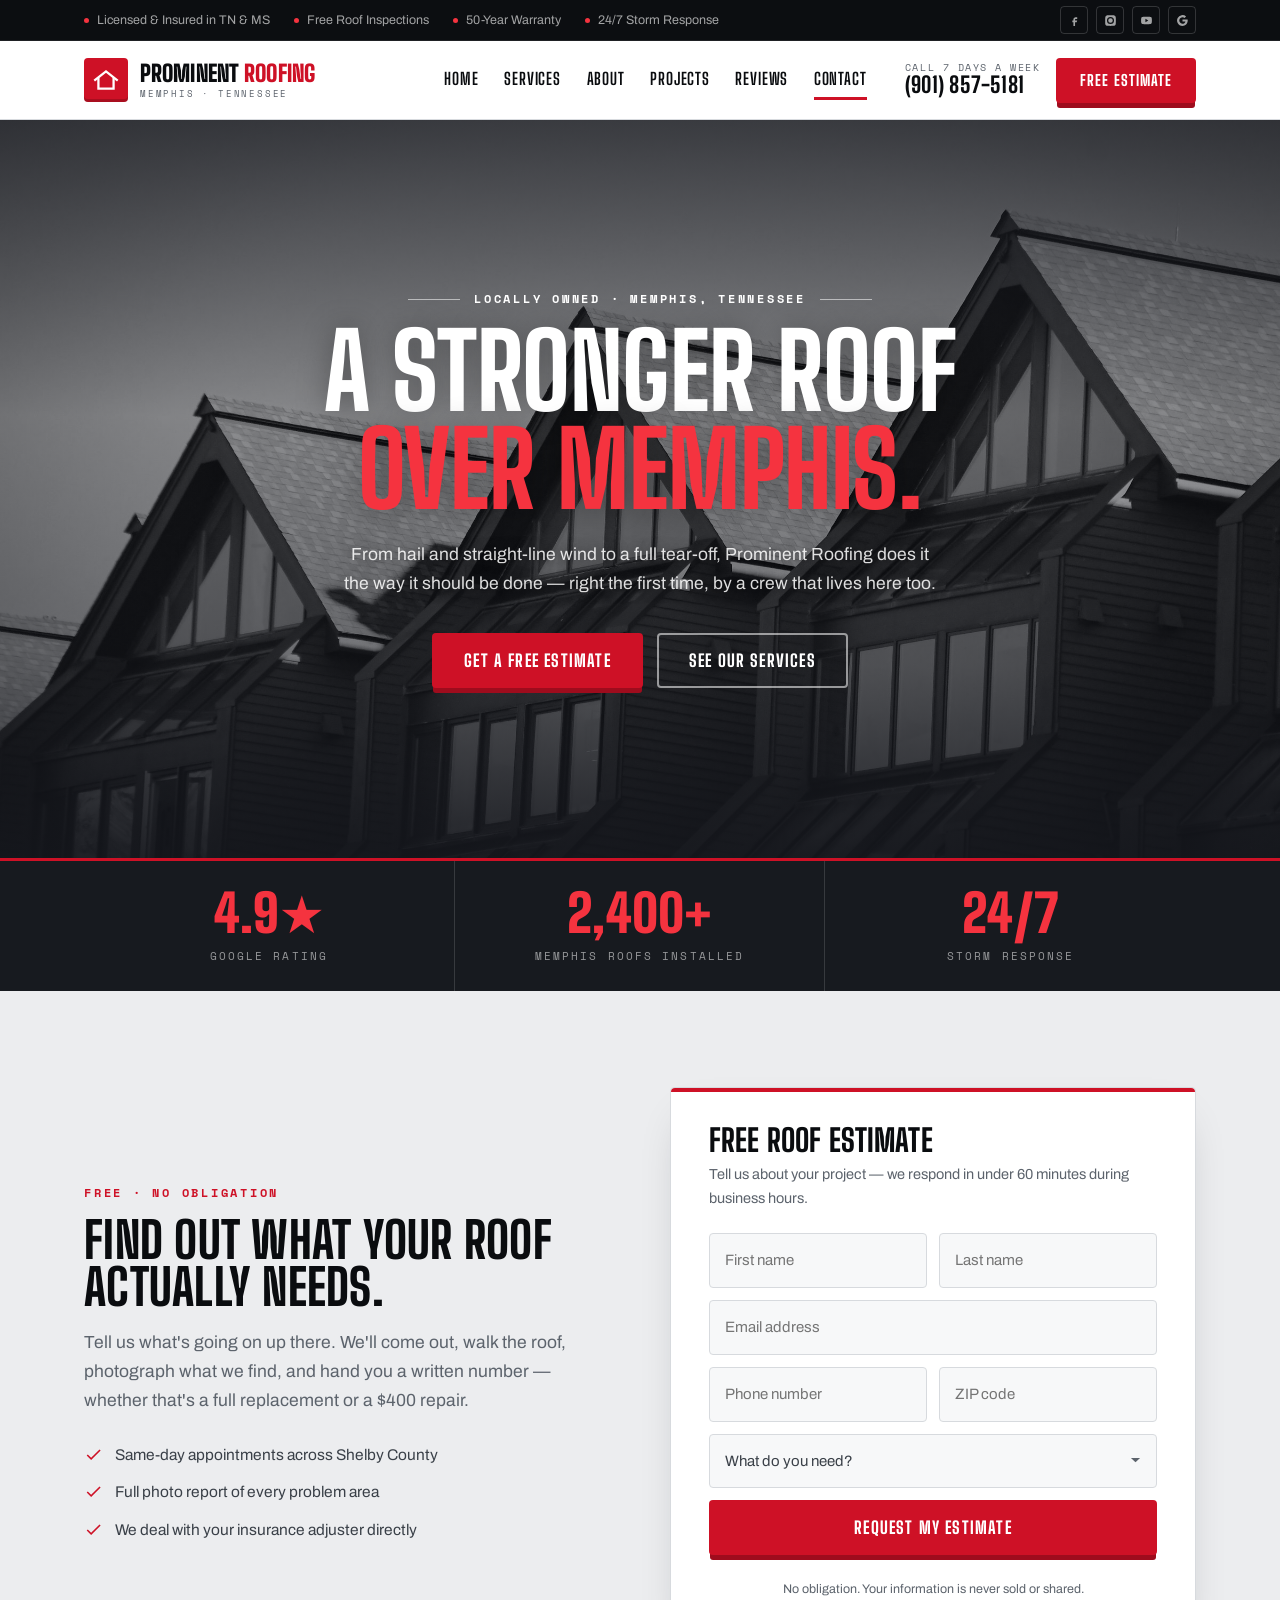
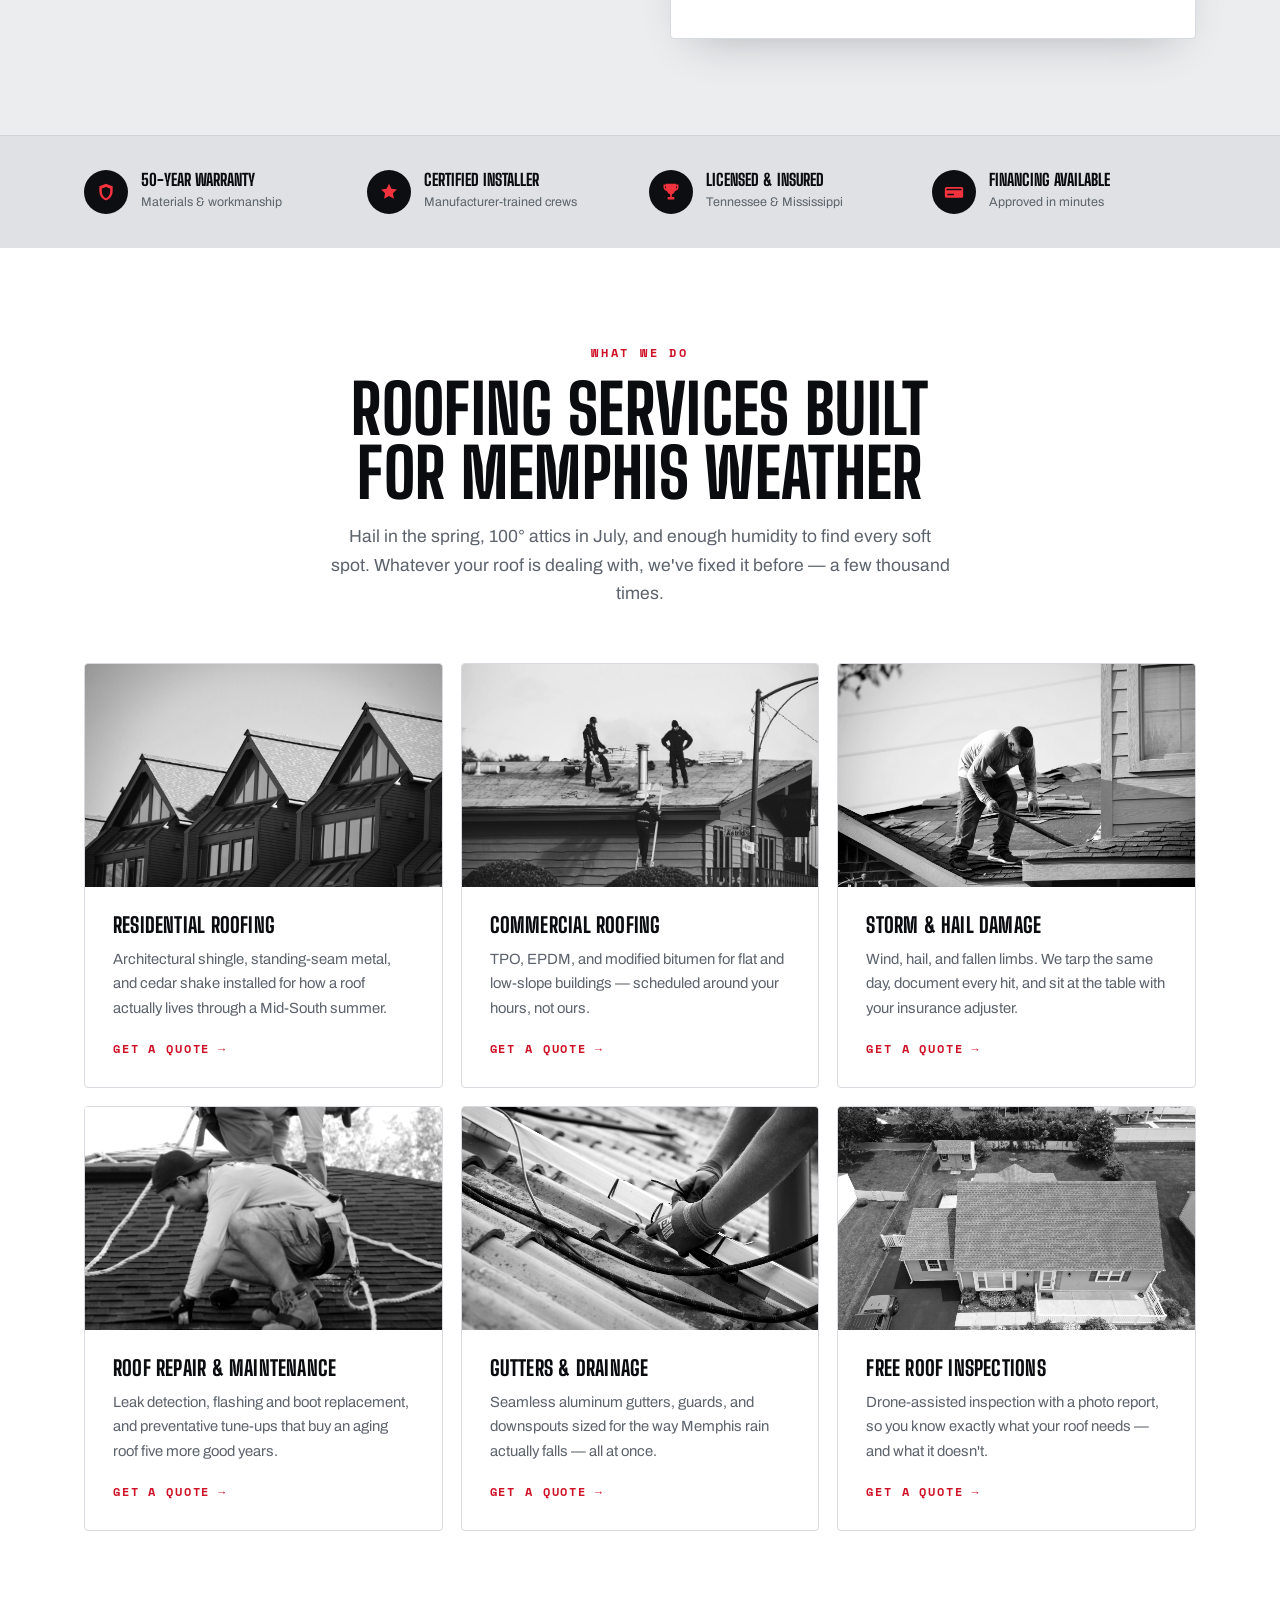
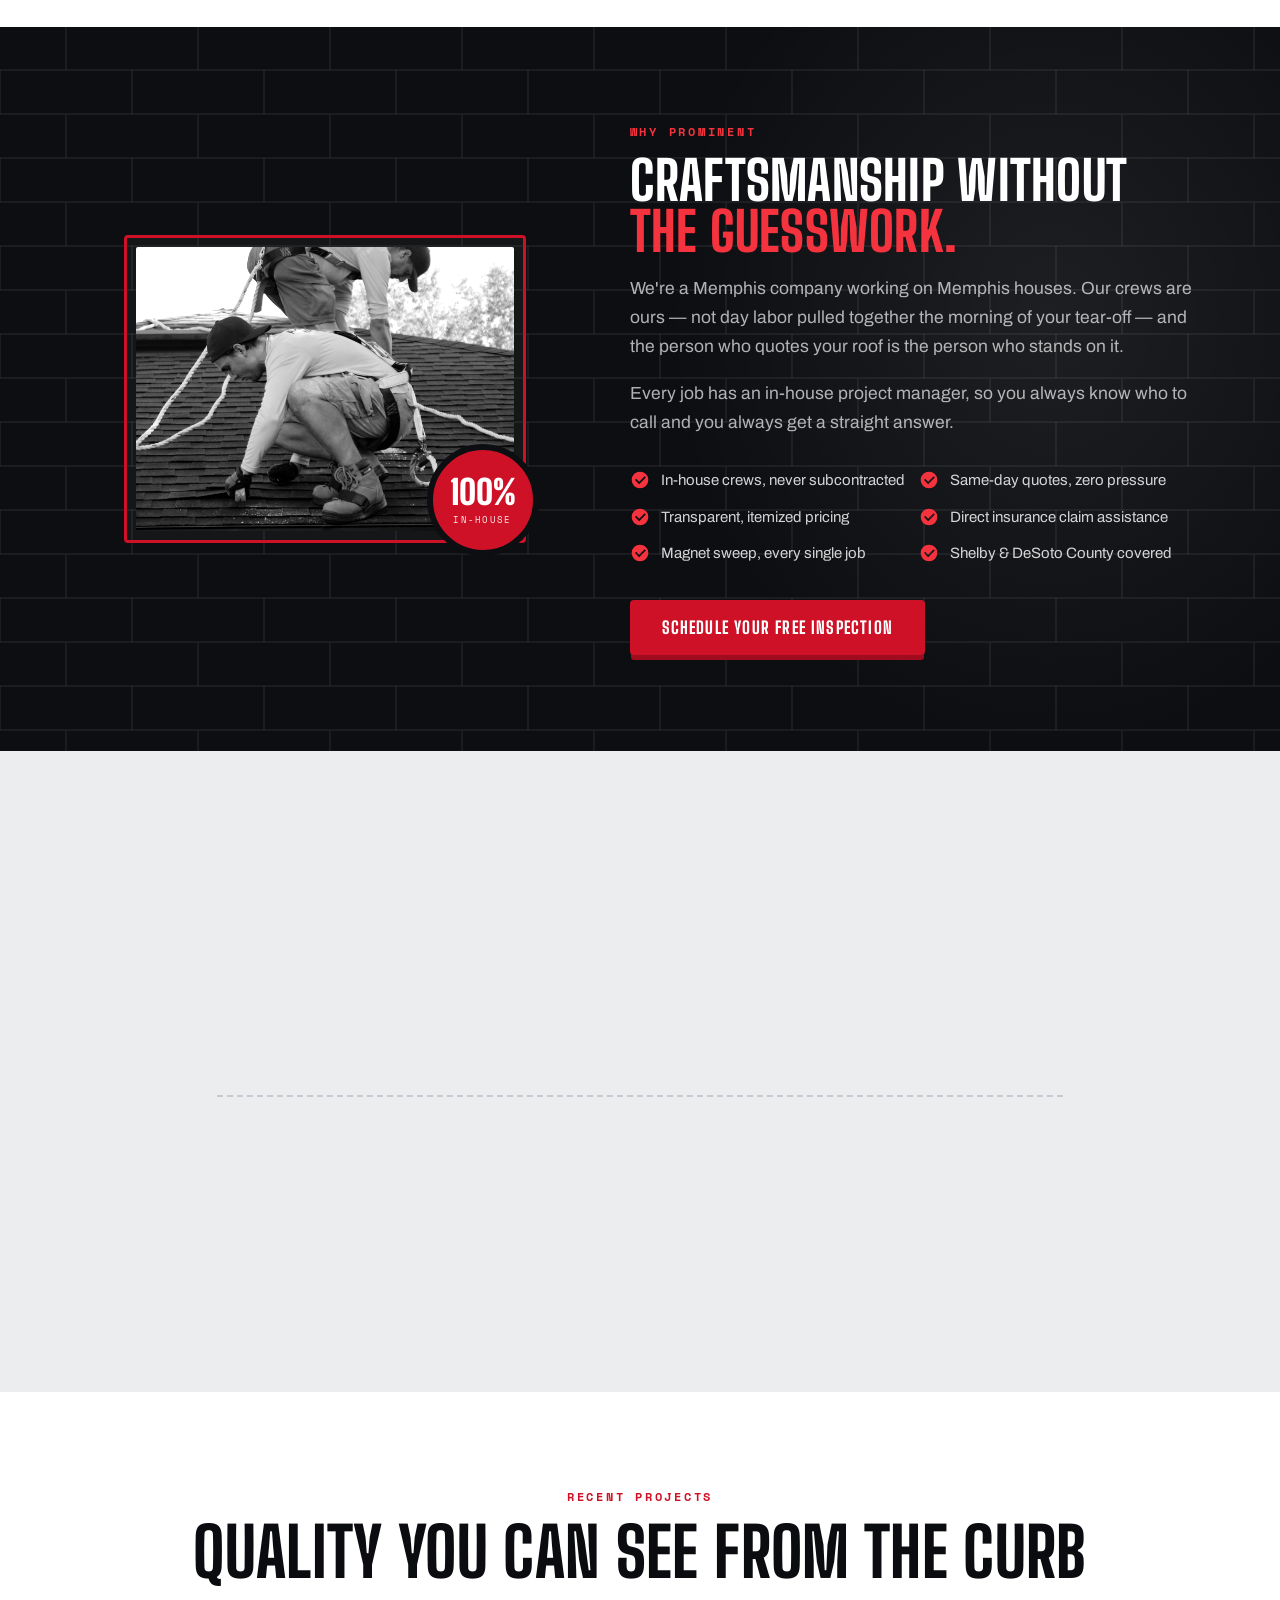
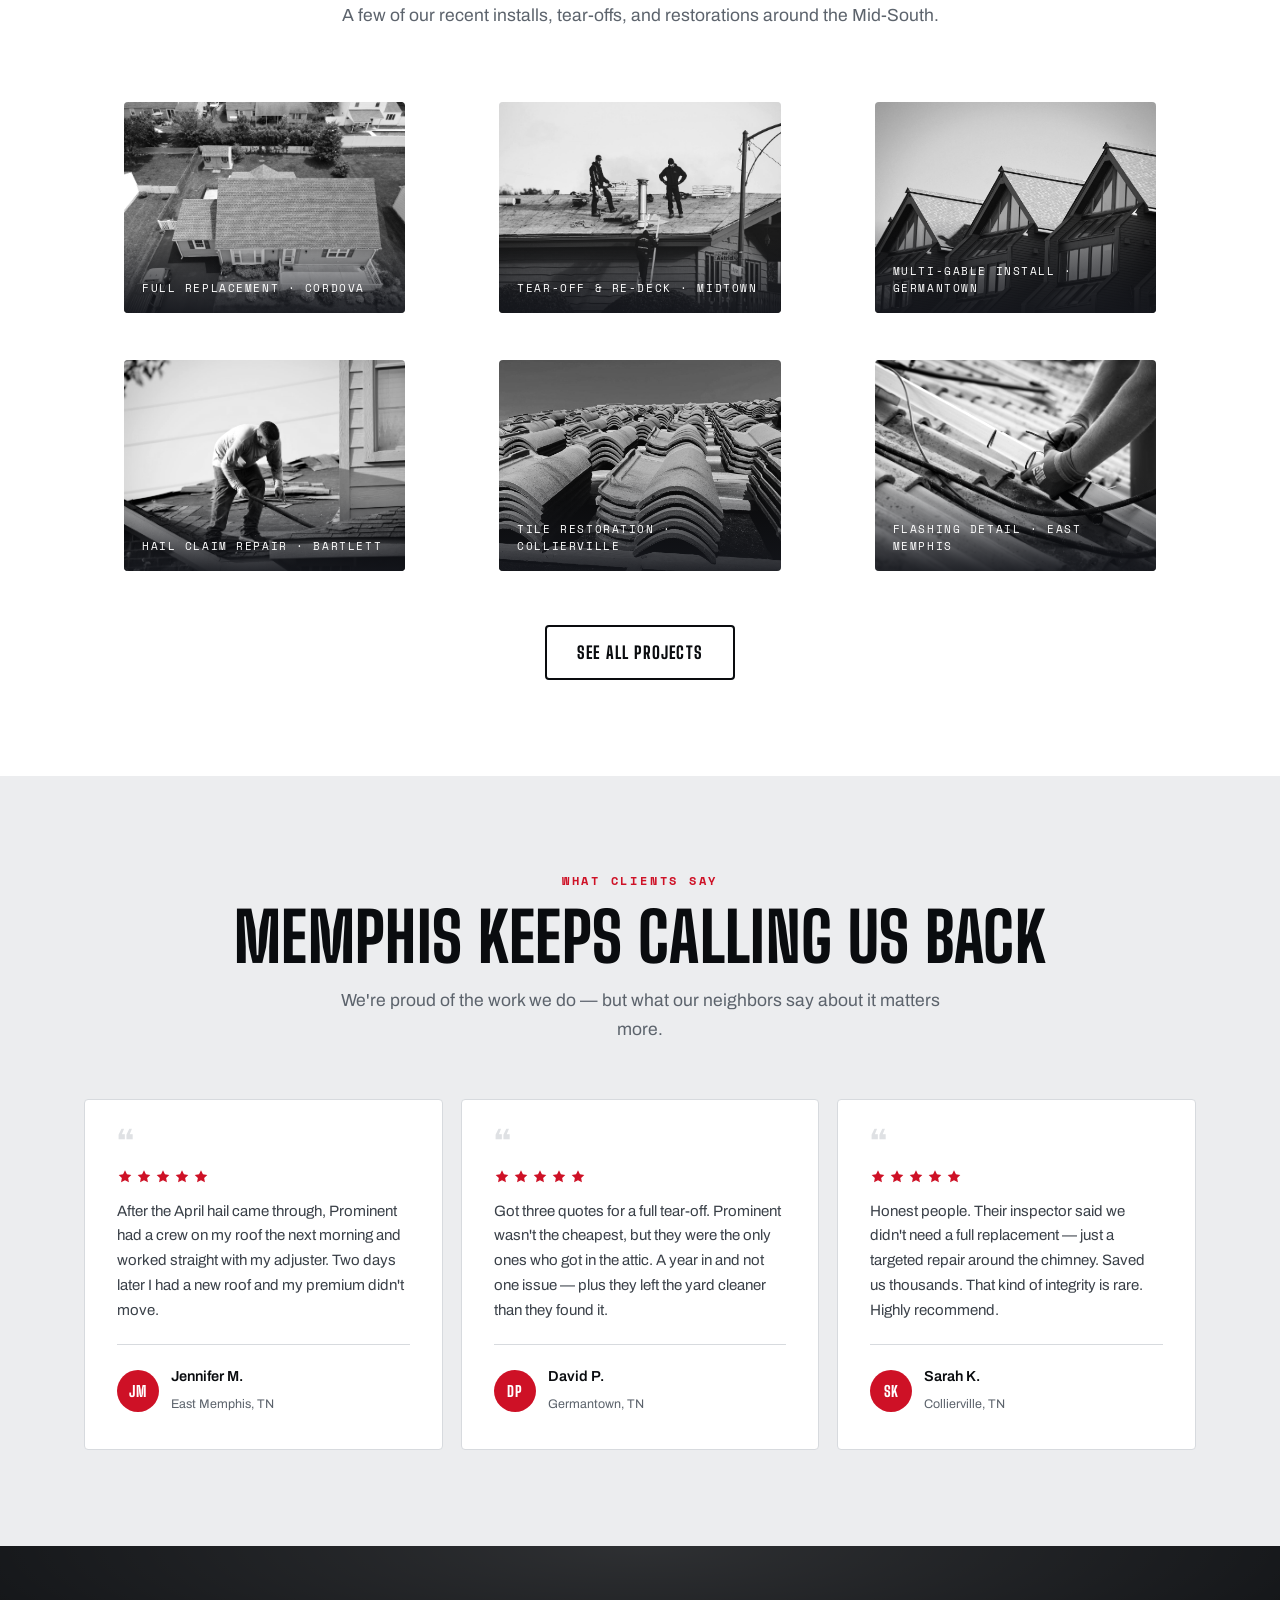
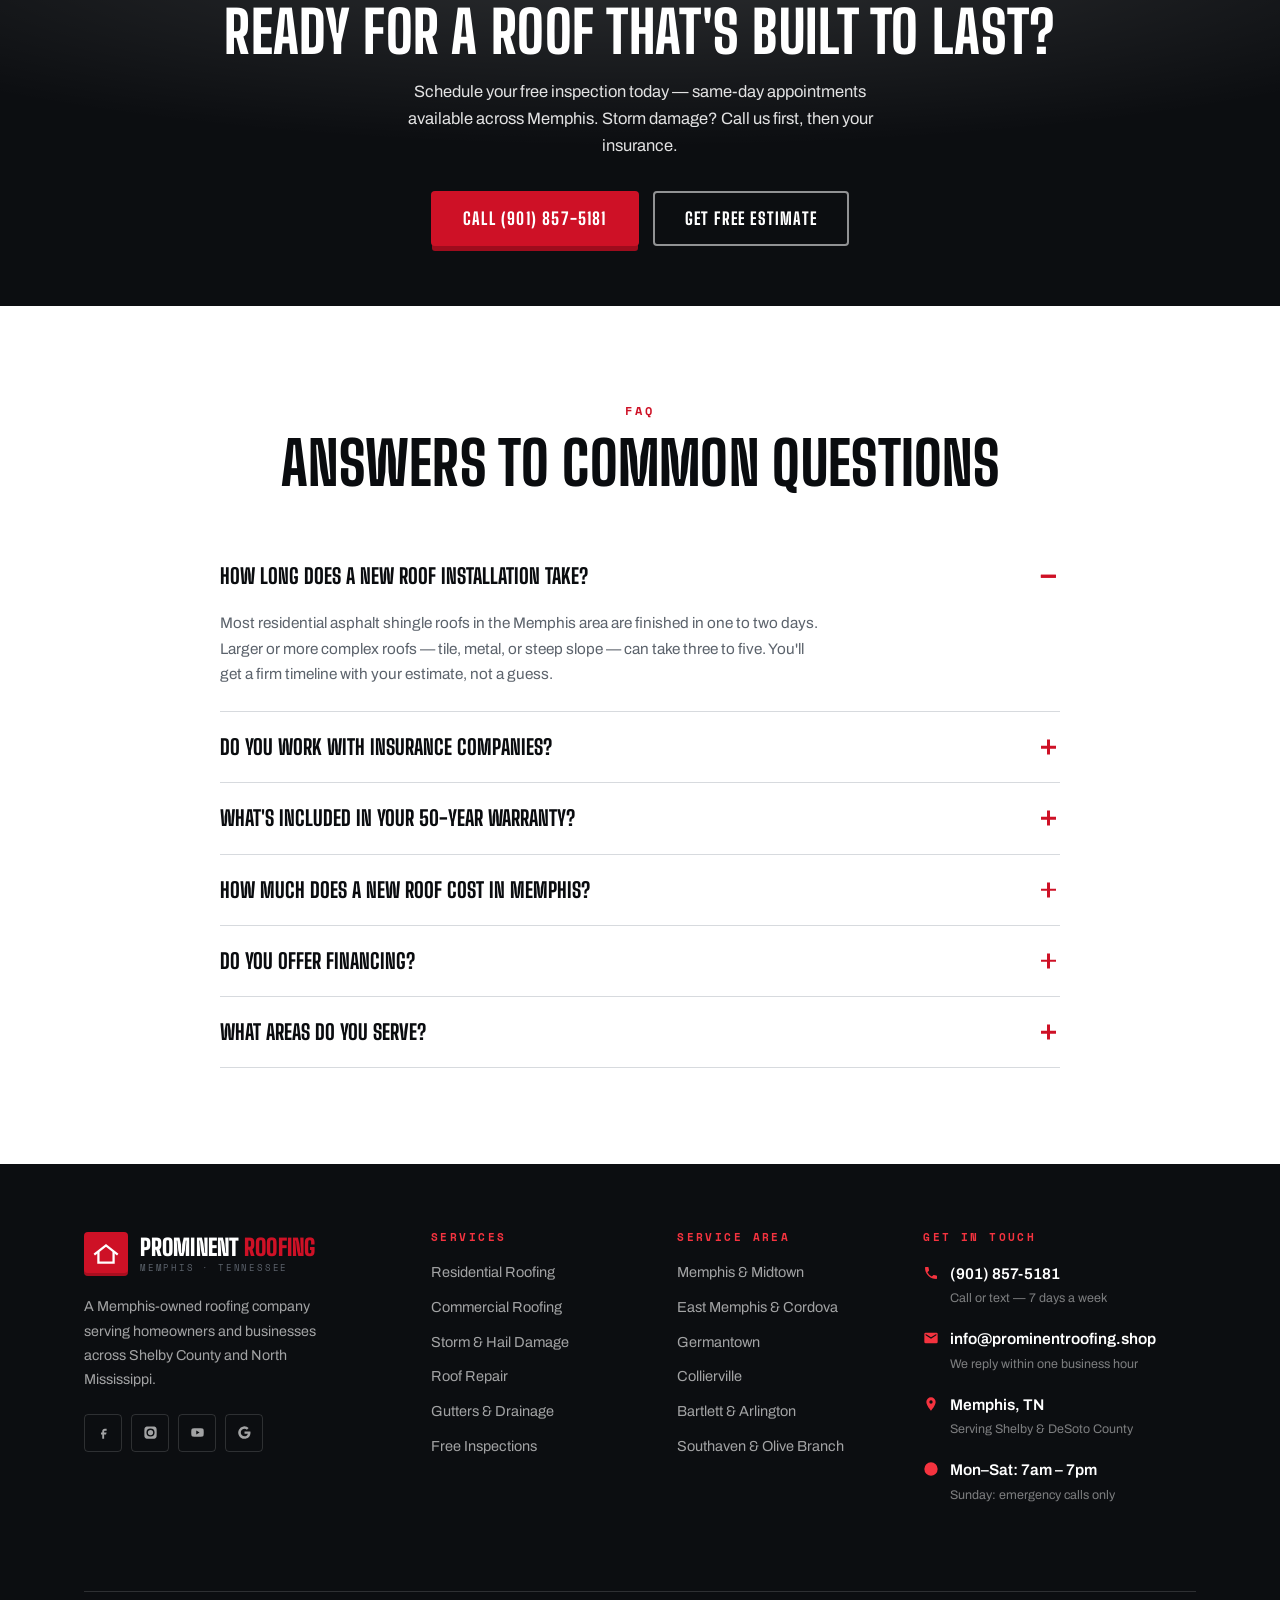
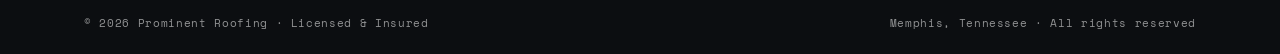
==== commit 25c3050b: "Switch to a black-and-white theme with a red accent Replaces the brick/amber palette with a monochro" ====
--- a/index.html
+++ b/index.html
@@ -5,7 +5,7 @@
 <meta name="viewport" content="width=device-width, initial-scale=1">
 <title>Prominent Roofing | Memphis Roofing Company | (901) 857-5181</title>
 <meta name="description" content="Prominent Roofing is Memphis's best roofing company — roof replacement, storm and hail damage repair, and free inspections across Shelby County. Call (901) 857-5181.">
-<meta name="theme-color" content="#14161C">
+<meta name="theme-color" content="#0C0E11">
 <link rel="canonical" href="https://www.prominentroofing.com/">
 
 <!-- Open Graph -->
@@ -82,7 +82,7 @@
         <small>Call 7 days a week</small>
         <span>(901) 857-5181</span>
       </a>
-      <a class="btn btn--brick btn--sm" href="#estimate">Free Estimate</a>
+      <a class="btn btn--solid btn--sm" href="#estimate">Free Estimate</a>
       <button class="burger" type="button" aria-label="Open menu" aria-expanded="false" aria-controls="drawer">
         <span></span>
       </button>
@@ -105,7 +105,7 @@
     <a href="#contact">Contact</a>
   </nav>
   <div class="drawer__foot">
-    <a class="btn btn--neon" href="#estimate">Get a Free Estimate</a>
+    <a class="btn btn--inv" href="#estimate">Get a Free Estimate</a>
     <a class="drawer__tel" href="tel:+19018575181">(901) 857-5181</a>
   </div>
 </aside>
@@ -123,7 +123,7 @@
     <h1>A Stronger Roof<br><em>Over Memphis.</em></h1>
     <p class="lede">From hail and straight-line wind to a full tear-off, Prominent Roofing does it the way it should be done — right the first time, by a crew that lives here too.</p>
     <div class="hero__btns">
-      <a class="btn btn--brick" href="#estimate">Get a Free Estimate</a>
+      <a class="btn btn--solid" href="#estimate">Get a Free Estimate</a>
       <a class="btn btn--ghost" href="#services">See Our Services</a>
     </div>
   </div>
@@ -209,7 +209,7 @@
               <option>Something else</option>
             </select>
           </div>
-          <button class="btn btn--brick btn--wide" type="submit">Request My Estimate</button>
+          <button class="btn btn--solid btn--wide" type="submit">Request My Estimate</button>
           <p class="f-note">No obligation. Your information is never sold or shared.</p>
           <p class="f-msg" id="form-msg" role="status"></p>
         </form>
@@ -254,45 +254,69 @@
 
     <div class="svc__grid">
       <article class="svc__card rise">
-        <span class="svc__ic"><svg viewBox="0 0 24 24" aria-hidden="true"><path d="M12 3 2 12h3v9h6v-6h2v6h6v-9h3L12 3z"/></svg></span>
-        <h3>Residential Roofing</h3>
-        <p>Architectural shingle, standing-seam metal, and cedar shake installed for how a roof actually lives through a Mid-South summer.</p>
-        <a class="svc__more" href="#estimate">Get a quote <span>&rarr;</span></a>
+        <div class="svc__media">
+          <img src="assets/img/hero-gables.jpg" alt="Gabled residential roof with new architectural shingles" width="2400" height="1600" loading="lazy">
+        </div>
+        <div class="svc__body">
+          <h3>Residential Roofing</h3>
+          <p>Architectural shingle, standing-seam metal, and cedar shake installed for how a roof actually lives through a Mid-South summer.</p>
+          <a class="svc__more" href="#estimate">Get a quote <span>&rarr;</span></a>
+        </div>
       </article>
 
       <article class="svc__card rise">
-        <span class="svc__ic"><svg viewBox="0 0 24 24" aria-hidden="true"><path d="M3 21V7l7-4v4l7-3v17H3zm2-2h4v-3H5v3zm0-5h4v-3H5v3zm0-5h4V6H5v3zm6 10h6v-3h-6v3zm0-5h6v-3h-6v3zm0-5h6V6.6l-6 2.5V9z"/></svg></span>
-        <h3>Commercial Roofing</h3>
-        <p>TPO, EPDM, and modified bitumen for flat and low-slope buildings — scheduled around your hours, not ours.</p>
-        <a class="svc__more" href="#estimate">Get a quote <span>&rarr;</span></a>
+        <div class="svc__media">
+          <img src="assets/img/tearoff-crew.jpg" alt="Crew re-decking a low-slope commercial roof" width="1800" height="1200" loading="lazy">
+        </div>
+        <div class="svc__body">
+          <h3>Commercial Roofing</h3>
+          <p>TPO, EPDM, and modified bitumen for flat and low-slope buildings — scheduled around your hours, not ours.</p>
+          <a class="svc__more" href="#estimate">Get a quote <span>&rarr;</span></a>
+        </div>
       </article>
 
       <article class="svc__card rise">
-        <span class="svc__ic"><svg viewBox="0 0 24 24" aria-hidden="true"><path d="M13 2 4 14h6l-1 8 9-12h-6l1-8z"/></svg></span>
-        <h3>Storm &amp; Hail Damage</h3>
-        <p>Wind, hail, and fallen limbs. We tarp the same day, document every hit, and sit at the table with your insurance adjuster.</p>
-        <a class="svc__more" href="#estimate">Get a quote <span>&rarr;</span></a>
+        <div class="svc__media">
+          <img src="assets/img/storm-tearoff.jpg" alt="Roofer stripping storm-damaged shingles" width="1400" height="933" loading="lazy">
+        </div>
+        <div class="svc__body">
+          <h3>Storm &amp; Hail Damage</h3>
+          <p>Wind, hail, and fallen limbs. We tarp the same day, document every hit, and sit at the table with your insurance adjuster.</p>
+          <a class="svc__more" href="#estimate">Get a quote <span>&rarr;</span></a>
+        </div>
       </article>
 
       <article class="svc__card rise">
-        <span class="svc__ic"><svg viewBox="0 0 24 24" aria-hidden="true"><path d="M21.7 5.6 18.4 8.9 15.1 5.6l3.3-3.3a5.5 5.5 0 0 0-7 6.6L3.1 17.2a2 2 0 0 0 2.8 2.8l8.3-8.3a5.5 5.5 0 0 0 7.5-6.1z"/></svg></span>
-        <h3>Roof Repair &amp; Maintenance</h3>
-        <p>Leak detection, flashing and boot replacement, and preventative tune-ups that buy an aging roof five more good years.</p>
-        <a class="svc__more" href="#estimate">Get a quote <span>&rarr;</span></a>
+        <div class="svc__media">
+          <img src="assets/img/crew-shingle.jpg" alt="Roofers in harnesses repairing a shingle roof" width="1440" height="1080" loading="lazy">
+        </div>
+        <div class="svc__body">
+          <h3>Roof Repair &amp; Maintenance</h3>
+          <p>Leak detection, flashing and boot replacement, and preventative tune-ups that buy an aging roof five more good years.</p>
+          <a class="svc__more" href="#estimate">Get a quote <span>&rarr;</span></a>
+        </div>
       </article>
 
       <article class="svc__card rise">
-        <span class="svc__ic"><svg viewBox="0 0 24 24" aria-hidden="true"><path d="M12 2s6 7 6 11a6 6 0 0 1-12 0c0-4 6-11 6-11z"/></svg></span>
-        <h3>Gutters &amp; Drainage</h3>
-        <p>Seamless aluminum gutters, guards, and downspouts sized for the way Memphis rain actually falls — all at once.</p>
-        <a class="svc__more" href="#estimate">Get a quote <span>&rarr;</span></a>
+        <div class="svc__media">
+          <img src="assets/img/install-detail.jpg" alt="Close-up of metal drainage rail being fitted on a roof" width="1400" height="933" loading="lazy">
+        </div>
+        <div class="svc__body">
+          <h3>Gutters &amp; Drainage</h3>
+          <p>Seamless aluminum gutters, guards, and downspouts sized for the way Memphis rain actually falls — all at once.</p>
+          <a class="svc__more" href="#estimate">Get a quote <span>&rarr;</span></a>
+        </div>
       </article>
 
       <article class="svc__card rise">
-        <span class="svc__ic"><svg viewBox="0 0 24 24" aria-hidden="true"><path d="M10 2a8 8 0 1 0 4.9 14.3l5.4 5.4 1.4-1.4-5.4-5.4A8 8 0 0 0 10 2zm0 2a6 6 0 1 1 0 12 6 6 0 0 1 0-12z"/></svg></span>
-        <h3>Free Roof Inspections</h3>
-        <p>Drone-assisted inspection with a photo report, so you know exactly what your roof needs — and what it doesn't.</p>
-        <a class="svc__more" href="#estimate">Get a quote <span>&rarr;</span></a>
+        <div class="svc__media">
+          <img src="assets/img/aerial-inspection.jpg" alt="Aerial drone view of a roof during inspection" width="1400" height="1050" loading="lazy">
+        </div>
+        <div class="svc__body">
+          <h3>Free Roof Inspections</h3>
+          <p>Drone-assisted inspection with a photo report, so you know exactly what your roof needs — and what it doesn't.</p>
+          <a class="svc__more" href="#estimate">Get a quote <span>&rarr;</span></a>
+        </div>
       </article>
     </div>
   </div>
@@ -300,7 +324,7 @@
 
 
 <!-- ========================= WHY US ========================= -->
-<section class="why courses drip-edge sec on-dark" id="about">
+<section class="why courses sec on-dark" id="about">
   <div class="wrap">
     <div class="why__grid">
       <figure class="why__fig rise">
@@ -312,8 +336,8 @@
       </figure>
 
       <div class="rise">
-        <span class="eyebrow eyebrow--neon">Why Prominent</span>
-        <h2>Craftsmanship without<br><span class="accent-neon">the guesswork.</span></h2>
+        <span class="eyebrow eyebrow--inv">Why Prominent</span>
+        <h2>Craftsmanship without<br><span class="accent-inv">the guesswork.</span></h2>
         <p class="lede">We're a Memphis company working on Memphis houses. Our crews are ours — not day labor pulled together the morning of your tear-off — and the person who quotes your roof is the person who stands on it.</p>
         <p class="lede">Every job has an in-house project manager, so you always know who to call and you always get a straight answer.</p>
 
@@ -326,7 +350,7 @@
           <li><svg viewBox="0 0 24 24" aria-hidden="true"><path d="M12 2a10 10 0 1 0 0 20 10 10 0 0 0 0-20zm-1 15-5-5 1.4-1.4L11 14.2l6.6-6.6L19 9l-8 8z"/></svg><span>Shelby &amp; DeSoto County covered</span></li>
         </ul>
 
-        <a class="btn btn--neon" href="#estimate">Schedule Your Free Inspection</a>
+        <a class="btn btn--inv" href="#estimate">Schedule Your Free Inspection</a>
       </div>
     </div>
   </div>
@@ -464,7 +488,7 @@
     <h2>Ready for a roof that's built to last?</h2>
     <p>Schedule your free inspection today — same-day appointments available across Memphis. Storm damage? Call us first, then your insurance.</p>
     <div class="cta__btns">
-      <a class="btn btn--neon" href="tel:+19018575181">Call (901) 857-5181</a>
+      <a class="btn btn--inv" href="tel:+19018575181">Call (901) 857-5181</a>
       <a class="btn btn--ghost" href="#estimate">Get Free Estimate</a>
     </div>
   </div>
@@ -566,8 +590,7 @@
           </li>
           <li>
             <svg viewBox="0 0 24 24" aria-hidden="true"><path d="M20 4H4a2 2 0 0 0-2 2v12a2 2 0 0 0 2 2h16a2 2 0 0 0 2-2V6a2 2 0 0 0-2-2zm0 4-8 5-8-5V6l8 5 8-5v2z"/></svg>
-            <!-- PLACEHOLDER: swap in the real inbox. -->
-            <div><b><a href="mailto:hello@prominentroofing.com">hello@prominentroofing.com</a></b><small>We reply within one business hour</small></div>
+            <div><b><a href="mailto:info@prominentroofing.shop">info@prominentroofing.shop</a></b><small>We reply within one business hour</small></div>
           </li>
           <li>
             <svg viewBox="0 0 24 24" aria-hidden="true"><path d="M12 2a7 7 0 0 0-7 7c0 5.2 7 13 7 13s7-7.8 7-13a7 7 0 0 0-7-7zm0 9.5A2.5 2.5 0 1 1 12 6.5a2.5 2.5 0 0 1 0 5z"/></svg>
--- a/assets/css/style.css
+++ b/assets/css/style.css
@@ -2,26 +2,42 @@
    Prominent Roofing — Memphis, TN
    ========================================================================== */
 
-/* --- Tokens ------------------------------------------------------------- */
+/* --- Tokens ---------------------------------------------------------------
+   Monochrome. The neutrals carry a faint cool cast rather than sitting on a
+   dead grey axis — slate, graphite, galvanised zinc, the materials actually
+   on a roof. Emphasis comes from contrast, weight, and scale, not hue.
+   -------------------------------------------------------------------------- */
 :root{
-  --ink:#14161C;          /* storm slate */
-  --bluff:#1D2330;        /* secondary dark panel */
-  --brick:#B3352C;        /* Memphis brick red — primary action */
-  --brick-dk:#8E2822;
-  --brick-lt:#C9463C;
-  --neon:#F2A93B;         /* Beale marquee amber — accent */
-  --neon-dk:#D98F22;
-  --zinc:#EAECEF;         /* cool pale slate section bg */
-  --zinc-dp:#DDE0E5;
+  --ink:#0C0E11;          /* near-black ground */
+  --bluff:#171A1F;        /* secondary dark panel */
+  --slate:#565D66;        /* mid neutral — labels and quiet marks */
+
+  --mark:#0C0E11;         /* structural emphasis on light grounds */
+  --mark-dp:#000;
+  --mark-hi:#2A3037;
+  --mark-inv:#fff;        /* structural emphasis on dark grounds */
+  --mark-inv-dp:#B4BAC1;
+
+  /* The single accent. Black, white and zinc carry all the mass; red is
+     spent only on actions and small marks, which is what makes it read as
+     a pop rather than a second theme colour. Two values, one hue: --red
+     is tuned for light grounds, --red-lt for dark ones. */
+  --red:#CE1126;          /* 5.6:1 as white-on-red and as red-on-white */
+  --red-dp:#9E0C1D;       /* pressed shadow */
+  --red-hi:#E31832;       /* hover */
+  --red-lt:#F5333F;       /* 5.0:1 on the near-black ground */
+
+  --zinc:#ECEDEF;         /* cool pale section ground */
+  --zinc-dp:#DFE1E4;
   --white:#fff;
 
-  --tx:#3F4650;           /* body copy on light */
-  --tx-mute:#5E6672;   /* AA on both white and --zinc */
-  --tx-dark:#0E1015;      /* headings on light */
+  --tx:#3A4048;           /* body copy on light */
+  --tx-mute:#5C636C;      /* AA on white and on --zinc */
+  --tx-dark:#0A0C0F;      /* headings on light */
   --tx-inv:rgba(255,255,255,.74);
 
-  --line:#D9DDE3;
-  --line-dk:rgba(255,255,255,.13);
+  --line:#D7DADE;
+  --line-dk:rgba(255,255,255,.14);
 
   --disp:'Big Shoulders Display','Haettenschweiler','Arial Narrow',
          system-ui,sans-serif;
@@ -52,23 +68,33 @@
 p{margin:0}
 ul{margin:0;padding:0;list-style:none}
 
-:focus-visible{outline:3px solid var(--neon);outline-offset:3px;border-radius:2px}
+:focus-visible{outline:3px solid var(--mark);outline-offset:3px;border-radius:2px}
+.on-dark :focus-visible,.util :focus-visible,.foot :focus-visible,
+.drawer :focus-visible,.cta :focus-visible,.stats :focus-visible,
+.callbar :focus-visible,.hero :focus-visible{outline-color:var(--mark-inv)}
+
+/* Photography runs monochrome so the whole page reads black and white.
+   This is the single switch: delete this rule to bring the colour back.
+   The source JPEGs are untouched full-colour files. */
+.hero__bg img,.svc__media img,.why__fig img,.proj__item img{
+  filter:grayscale(1) contrast(1.06);
+}
 
 .wrap{width:100%;max-width:var(--wrap);margin-inline:auto;padding-inline:var(--gut)}
 .sec{padding-block:var(--pad)}          /* the ONLY vertical spacing utility */
 .sec--tight{padding-block:calc(var(--pad) * .62)}
 
-.skip{position:absolute;left:-9999px;top:0;z-index:200;background:var(--neon);
-  color:var(--ink);padding:12px 20px;font-weight:700}
+.skip{position:absolute;left:-9999px;top:0;z-index:200;background:var(--mark);
+  color:#fff;padding:12px 20px;font-weight:700}
 .skip:focus{left:8px;top:8px}
 
 /* --- Shared type patterns ---------------------------------------------- */
 .eyebrow{
   font-family:var(--mono);font-size:11.5px;font-weight:700;
-  letter-spacing:.24em;text-transform:uppercase;color:var(--brick);
+  letter-spacing:.24em;text-transform:uppercase;color:var(--red);
   display:block;margin-bottom:14px;
 }
-.eyebrow--neon{color:var(--neon)}
+.eyebrow--inv{color:var(--red-lt)}
 .eyebrow--rule{display:flex;align-items:center;justify-content:center;gap:14px}
 .eyebrow--rule::before,.eyebrow--rule::after{
   content:"";height:1px;width:clamp(22px,6vw,52px);background:currentColor;opacity:.55}
@@ -78,8 +104,8 @@
 .lede{max-width:62ch;font-size:clamp(15.5px,1.6vw,17.5px);color:var(--tx-mute);margin-top:18px}
 .head-c{text-align:center}
 .head-c .lede{margin-inline:auto}
-.accent{color:var(--brick)}
-.accent-neon{color:var(--neon)}
+.accent{color:var(--red)}
+.accent-inv{color:var(--red-lt)}
 
 .on-dark{color:var(--tx-inv)}
 .on-dark h1,.on-dark h2,.on-dark h3,.on-dark h4{color:#fff}
@@ -97,10 +123,10 @@
 }
 .btn:hover{transform:translateY(-2px)}
 .btn:active{transform:translateY(0)}
-.btn--brick{background:var(--brick);color:#fff;box-shadow:0 6px 0 -1px var(--brick-dk)}
-.btn--brick:hover{background:var(--brick-lt)}
-.btn--neon{background:var(--neon);color:var(--ink);box-shadow:0 6px 0 -1px var(--neon-dk)}
-.btn--neon:hover{background:#F7BA57}
+/* primary action, on light grounds or dark — red always means 'do this' */
+.btn--solid,.btn--inv{background:var(--red);color:#fff;
+  box-shadow:0 6px 0 -1px var(--red-dp)}
+.btn--solid:hover,.btn--inv:hover{background:var(--red-hi)}
 .btn--ghost{border-color:rgba(255,255,255,.55);color:#fff}
 .btn--ghost:hover{background:#fff;color:var(--ink);border-color:#fff}
 .btn--ghost-dark{border-color:var(--tx-dark);color:var(--tx-dark)}
@@ -111,13 +137,15 @@
 /* --- SIGNATURE: shingle courses -----------------------------------------
    The section about craftsmanship is literally laid up in courses — a
    staggered shingle field, low contrast, at real roof scale. Sections butt
-   flush with no gaps; where a dark one begins, an amber drip-edge marks it.
+   flush with no gaps; where a dark one begins, a white drip-edge marks it.
    ----------------------------------------------------------------------- */
 .courses{
   background-image:url("data:image/svg+xml,%3Csvg xmlns='http://www.w3.org/2000/svg' width='264' height='88'%3E%3Cg stroke='%23ffffff' stroke-opacity='.06' stroke-width='2' fill='none'%3E%3Cpath d='M0 43 H264 M0 87 H264'/%3E%3Cpath d='M66 0 V43 M198 0 V43'/%3E%3Cpath d='M0 43 V87 M132 43 V87 M264 43 V87'/%3E%3C/g%3E%3C/svg%3E");
   background-repeat:repeat;
 }
-.drip-edge{border-top:3px solid var(--neon)}
+/* .drip-edge: only earns its keep where a dark band meets a dark ground
+   (see .stats). Against a white section above it is invisible. */
+.drip-edge{border-top:3px solid var(--mark-inv)}
 
 /* ==========================================================================
    Utility bar + header
@@ -129,12 +157,12 @@
 .util__list{display:flex;flex-wrap:wrap;gap:8px 24px;align-items:center}
 .util__list li{display:flex;align-items:center;gap:8px;white-space:nowrap}
 .util__list li::before{content:"";width:5px;height:5px;border-radius:50%;
-  background:var(--neon);flex:none}
+  background:var(--red-lt);flex:none}
 .util__soc{display:flex;gap:8px}
 .util__soc a{width:28px;height:28px;display:grid;place-items:center;
   border:1px solid rgba(255,255,255,.16);border-radius:var(--r);
   transition:background .16s,border-color .16s,color .16s}
-.util__soc a:hover{background:var(--neon);border-color:var(--neon);color:var(--ink)}
+.util__soc a:hover{background:var(--red);border-color:var(--red);color:#fff}
 .util__soc svg{width:13px;height:13px;fill:currentColor}
 
 .hdr{position:sticky;top:0;z-index:100;background:#fff;
@@ -145,14 +173,14 @@
 /* logo */
 .logo{display:flex;align-items:center;gap:12px;flex:none;margin-right:auto}
 .logo__mark{width:44px;height:44px;flex:none;border-radius:var(--r);
-  background:var(--brick);display:grid;place-items:center;position:relative;
+  background:var(--red);display:grid;place-items:center;position:relative;
   box-shadow:inset 0 -3px 0 rgba(0,0,0,.18)}
 .logo__mark svg{width:26px;height:26px;fill:none;stroke:#fff;stroke-width:2.1;
   stroke-linecap:square;stroke-linejoin:miter}
 .logo__txt{display:block;line-height:1}
 .logo__name{font-family:var(--disp);font-weight:900;text-transform:uppercase;
   font-size:23px;letter-spacing:.005em;color:var(--tx-dark);display:block}
-.logo__name b{color:var(--brick);font-weight:900}
+.logo__name b{color:var(--red);font-weight:900}
 .logo__sub{font-family:var(--mono);font-size:9px;letter-spacing:.2em;
   text-transform:uppercase;color:var(--tx-mute);display:block;margin-top:4px}
 
@@ -162,7 +190,7 @@
   font-size:16.5px;letter-spacing:.05em;color:var(--tx-dark);
   padding:6px 0;position:relative;white-space:nowrap}
 .nav a::after{content:"";position:absolute;left:0;right:100%;bottom:0;height:2.5px;
-  background:var(--brick);transition:right .22s var(--ease)}
+  background:var(--red);transition:right .22s var(--ease)}
 .nav a:hover::after,.nav a[aria-current="page"]::after{right:0}
 
 .hdr__cta{display:flex;align-items:center;gap:16px;flex:none}
@@ -196,7 +224,7 @@
 .drawer nav{display:flex;flex-direction:column}
 .drawer nav a{font-family:var(--disp);font-weight:800;text-transform:uppercase;
   font-size:26px;color:#fff;padding:14px 0;border-bottom:1px solid var(--line-dk)}
-.drawer nav a:hover{color:var(--neon)}
+.drawer nav a:hover{color:var(--mark-inv)}
 .drawer__foot{margin-top:auto;padding-top:28px}
 .drawer__foot .btn{width:100%}
 .drawer__tel{display:block;text-align:center;margin-top:16px;font-family:var(--disp);
@@ -221,21 +249,20 @@
 .hero__in{position:relative;text-align:center;padding-block:clamp(70px,11vw,120px)}
 .hero h1{font-size:clamp(44px,8.6vw,104px);color:#fff;letter-spacing:-.005em;
   text-shadow:0 2px 30px rgba(0,0,0,.35)}
-/* On dark grounds amber carries the emphasis — it sits with the shingle
-   tones and leaves brick red to read as the button, not competing with it. */
-.hero h1 em{font-style:normal;color:var(--neon);display:inline}
+/* the single biggest hit of accent on the page */
+.hero h1 em{font-style:normal;color:var(--red-lt);display:inline}
 .hero .lede{max-width:60ch;margin:22px auto 0;color:rgba(255,255,255,.86);
   text-shadow:0 1px 14px rgba(0,0,0,.5)}
 .hero__btns{display:flex;flex-wrap:wrap;gap:14px;justify-content:center;margin-top:34px}
-.hero .eyebrow{color:var(--neon)}
+.hero .eyebrow{color:var(--mark-inv)}
 
 /* stats band — flush to the hero, no gap */
-.stats{background:var(--bluff);border-top:3px solid var(--neon)}
+.stats{background:var(--bluff);border-top:3px solid var(--red)}
 .stats__grid{display:grid;grid-template-columns:1fr;text-align:center}
 .stats__item{padding:26px 18px;border-bottom:1px solid var(--line-dk)}
 .stats__item:last-child{border-bottom:0}
 .stats__n{font-family:var(--disp);font-weight:900;font-size:clamp(38px,5.6vw,52px);
-  color:var(--neon);line-height:1;display:block}
+  color:var(--red-lt);line-height:1;display:block}
 .stats__l{font-family:var(--mono);font-size:10.5px;letter-spacing:.2em;
   text-transform:uppercase;color:rgba(255,255,255,.55);display:block;margin-top:9px}
 
@@ -247,13 +274,13 @@
 .quote__copy h2{font-size:clamp(32px,4.6vw,50px)}
 .quote__pts{margin-top:26px;display:grid;gap:12px}
 .quote__pts li{display:flex;gap:12px;align-items:flex-start;font-size:15.5px}
-.quote__pts svg{width:19px;height:19px;flex:none;margin-top:3px;fill:var(--brick)}
+.quote__pts svg{width:19px;height:19px;flex:none;margin-top:3px;fill:var(--red)}
 
 .card-form{background:#fff;border:1px solid var(--line);border-radius:var(--r);
   padding:clamp(24px,3.6vw,38px);box-shadow:0 18px 44px -22px rgba(20,22,28,.3);
   position:relative}
 .card-form::before{content:"";position:absolute;left:0;right:0;top:0;height:4px;
-  background:var(--brick);border-radius:var(--r) var(--r) 0 0}
+  background:var(--red);border-radius:var(--r) var(--r) 0 0}
 .card-form h3{font-size:clamp(25px,3vw,31px)}
 .card-form .sub{font-size:14.5px;color:var(--tx-mute);margin-top:8px}
 .f-grid{display:grid;gap:12px;margin-top:22px}
@@ -265,17 +292,17 @@
   padding:14px 15px;font-size:15px;transition:border-color .16s,background .16s}
 .f-field textarea{min-height:96px;resize:vertical}
 .f-field input:focus,.f-field select:focus,.f-field textarea:focus{
-  background:#fff;border-color:var(--brick);outline:none;
-  box-shadow:0 0 0 3px rgba(179,53,44,.13)}
+  background:#fff;border-color:var(--red);outline:none;
+  box-shadow:0 0 0 3px rgba(206,17,38,.15)}
 .f-field select{appearance:none;background-image:
-  url("data:image/svg+xml,%3Csvg xmlns='http://www.w3.org/2000/svg' viewBox='0 0 12 8'%3E%3Cpath fill='%236B737F' d='M1 1l5 5 5-5'/%3E%3C/svg%3E");
+  url("data:image/svg+xml,%3Csvg xmlns='http://www.w3.org/2000/svg' viewBox='0 0 12 8'%3E%3Cpath fill='%235C636C' d='M1 1l5 5 5-5'/%3E%3C/svg%3E");
   background-repeat:no-repeat;background-position:right 15px center;background-size:11px;
   padding-right:38px;color:var(--tx)}
 .f-note{font-size:12.5px;color:var(--tx-mute);text-align:center;margin-top:12px}
 .f-msg{display:none;margin-top:14px;padding:14px 16px;border-radius:var(--r);
-  background:#F4EEE9;border-left:3px solid var(--brick);font-size:14.5px;color:var(--tx-dark)}
+  background:var(--zinc);border-left:3px solid var(--red);font-size:14.5px;color:var(--tx-dark)}
 .f-msg[data-show="true"]{display:block}
-.f-msg a{color:var(--brick);font-weight:600;text-decoration:underline}
+.f-msg a{color:var(--red);font-weight:600;text-decoration:underline}
 
 .badges{background:var(--zinc-dp);border-top:1px solid rgba(20,22,28,.07)}
 .badges__grid{display:grid;grid-template-columns:1fr 1fr;gap:22px 18px;
@@ -283,7 +310,7 @@
 .badges__item{display:flex;gap:13px;align-items:center}
 .badges__ic{width:44px;height:44px;border-radius:50%;background:var(--ink);flex:none;
   display:grid;place-items:center}
-.badges__ic svg{width:20px;height:20px;fill:var(--neon)}
+.badges__ic svg{width:20px;height:20px;fill:var(--red-lt)}
 .badges__item b{display:block;font-family:var(--disp);font-weight:800;font-size:16.5px;
   text-transform:uppercase;color:var(--tx-dark);line-height:1.1}
 .badges__item small{font-size:12.5px;color:var(--tx-mute);display:block;margin-top:3px}
@@ -293,17 +320,22 @@
    ========================================================================== */
 .svc__grid{display:grid;gap:18px;margin-top:clamp(38px,5vw,54px)}
 .svc__card{background:#fff;border:1px solid var(--line);border-radius:var(--r);
-  padding:clamp(24px,3vw,32px);display:flex;flex-direction:column;
+  display:flex;flex-direction:column;overflow:hidden;
   transition:transform .2s var(--ease),box-shadow .2s var(--ease),border-color .2s}
-.svc__card:hover{transform:translateY(-4px);border-color:var(--brick);
-  box-shadow:0 20px 40px -26px rgba(20,22,28,.45)}
-.svc__ic{width:54px;height:54px;border-radius:var(--r);background:#F6ECEA;
-  display:grid;place-items:center;margin-bottom:22px}
-.svc__ic svg{width:25px;height:25px;fill:var(--brick)}
+.svc__card:hover{transform:translateY(-4px);border-color:var(--red);
+  box-shadow:0 20px 40px -26px rgba(12,14,17,.45)}
+
+/* each card leads with the work itself rather than a generic glyph */
+.svc__media{display:block;aspect-ratio:16/10;overflow:hidden;background:var(--zinc)}
+.svc__media img{width:100%;height:100%;object-fit:cover;
+  transition:transform .5s var(--ease),filter .35s var(--ease)}
+.svc__card:hover .svc__media img{transform:scale(1.05)}
+
+.svc__body{padding:clamp(22px,2.6vw,28px);display:flex;flex-direction:column;flex:1}
 .svc__card h3{font-size:21px;letter-spacing:.01em}
 .svc__card p{font-size:14.8px;margin-top:12px;color:var(--tx-mute);flex:1}
 .svc__more{margin-top:20px;text-decoration:none;font-family:var(--mono);font-size:11.5px;font-weight:700;
-  letter-spacing:.16em;text-transform:uppercase;color:var(--brick);
+  letter-spacing:.16em;text-transform:uppercase;color:var(--red);
   display:inline-flex;align-items:center;gap:8px;align-self:flex-start}
 .svc__more span{transition:transform .18s var(--ease);display:inline-block}
 .svc__card:hover .svc__more span{transform:translateX(5px)}
@@ -314,15 +346,15 @@
 /* background-color, not the shorthand — the .courses pattern must survive */
 .why{background-color:var(--ink);position:relative;overflow:hidden}
 .why::before{content:"";position:absolute;top:-20%;right:-12%;width:60%;height:120%;
-  background:radial-gradient(closest-side,rgba(179,53,44,.24),transparent);
+  background:radial-gradient(closest-side,rgba(255,255,255,.07),transparent);
   pointer-events:none}
 .why__grid{display:grid;gap:clamp(34px,5vw,64px);align-items:center;position:relative}
-.why__fig{position:relative;border:3px solid var(--neon);border-radius:var(--r);
+.why__fig{position:relative;border:3px solid var(--red);border-radius:var(--r);
   padding:9px;background:rgba(255,255,255,.03)}
 .why__fig img{border-radius:2px;width:100%;aspect-ratio:4/3;object-fit:cover;
   object-position:50% 42%}
 .why__seal{position:absolute;right:-16px;bottom:-16px;width:112px;height:112px;
-  border-radius:50%;background:var(--brick);color:#fff;
+  border-radius:50%;background:var(--red);color:#fff;
   display:flex;flex-direction:column;align-items:center;justify-content:center;
   text-align:center;border:6px solid var(--ink);line-height:1}
 .why__seal b{font-family:var(--disp);font-weight:900;font-size:34px;display:block}
@@ -332,7 +364,7 @@
 .why__list{display:grid;grid-template-columns:1fr;gap:12px;margin-top:30px}
 .why__list li{display:flex;gap:11px;align-items:flex-start;font-size:15px;
   color:rgba(255,255,255,.82)}
-.why__list svg{width:20px;height:20px;flex:none;margin-top:2px;fill:var(--neon)}
+.why__list svg{width:20px;height:20px;flex:none;margin-top:2px;fill:var(--red-lt)}
 .why .btn{margin-top:34px}
 
 /* ==========================================================================
@@ -342,9 +374,9 @@
 .proc__grid{display:grid;gap:16px;margin-top:clamp(38px,5vw,54px);position:relative}
 .proc__step{background:#fff;border:1px solid var(--line);border-radius:var(--r);
   padding:32px 24px;text-align:center;position:relative}
-.proc__n{width:52px;height:52px;border-radius:50%;background:var(--brick);color:#fff;
+.proc__n{width:52px;height:52px;border-radius:50%;background:var(--red);color:#fff;
   font-family:var(--disp);font-weight:900;font-size:25px;display:grid;place-items:center;
-  margin:0 auto 18px;box-shadow:0 0 0 5px rgba(179,53,44,.13)}
+  margin:0 auto 18px;box-shadow:0 0 0 5px rgba(206,17,38,.16)}
 .proc__step h3{font-size:18px}
 .proc__step p{font-size:14.3px;color:var(--tx-mute);margin-top:11px}
 
@@ -372,11 +404,11 @@
 .rev__q{font-family:var(--disp);font-size:44px;color:var(--zinc-dp);line-height:.7;
   margin-bottom:6px}
 .rev__stars{display:flex;gap:3px;margin-bottom:14px}
-.rev__stars svg{width:16px;height:16px;fill:var(--neon)}
+.rev__stars svg{width:16px;height:16px;fill:var(--red)}
 .rev__card p{font-size:15px;flex:1}
 .rev__by{display:flex;align-items:center;gap:12px;margin-top:22px;
   padding-top:20px;border-top:1px solid var(--line)}
-.rev__av{width:42px;height:42px;border-radius:50%;background:var(--brick);color:#fff;
+.rev__av{width:42px;height:42px;border-radius:50%;background:var(--red);color:#fff;
   display:grid;place-items:center;font-family:var(--disp);font-weight:800;font-size:15px;
   flex:none;letter-spacing:.04em}
 .rev__by b{display:block;font-size:14.5px;color:var(--tx-dark);font-family:var(--body);
@@ -386,7 +418,7 @@
 /* ==========================================================================
    CTA band
    ========================================================================== */
-.cta{background:var(--brick);position:relative;overflow:hidden;text-align:center}
+.cta{background:var(--ink);position:relative;overflow:hidden;text-align:center}
 .cta::before{content:"";position:absolute;inset:0;
   background:radial-gradient(120% 90% at 50% 0%,rgba(255,255,255,.14),transparent 62%)}
 .cta__in{position:relative}
@@ -404,11 +436,11 @@
   font-size:clamp(17px,2.1vw,21px);color:var(--tx-dark);line-height:1.25;
   transition:color .16s}
 .faq__item summary::-webkit-details-marker{display:none}
-.faq__item summary:hover{color:var(--brick)}
+.faq__item summary:hover{color:var(--red)}
 .faq__item summary::after{content:"";position:absolute;right:4px;top:50%;
-  width:15px;height:2.5px;background:var(--brick);transform:translateY(-50%)}
+  width:15px;height:2.5px;background:var(--red);transform:translateY(-50%)}
 .faq__item summary::before{content:"";position:absolute;right:10.2px;top:50%;
-  width:2.5px;height:15px;background:var(--brick);transform:translateY(-50%);
+  width:2.5px;height:15px;background:var(--red);transform:translateY(-50%);
   transition:transform .22s var(--ease);z-index:1}
 .faq__item[open] summary::before{transform:translateY(-50%) rotate(90deg)}
 .faq__a{padding:0 44px 24px 0;font-size:15.3px;color:var(--tx-mute);max-width:72ch}
@@ -423,15 +455,15 @@
 .foot__soc{display:flex;gap:9px;margin-top:22px}
 .foot__soc a{width:38px;height:38px;display:grid;place-items:center;border-radius:var(--r);
   border:1px solid var(--line-dk);transition:background .16s,color .16s,border-color .16s}
-.foot__soc a:hover{background:var(--brick);border-color:var(--brick);color:#fff}
+.foot__soc a:hover{background:var(--red);border-color:var(--red);color:#fff}
 .foot__soc svg{width:15px;height:15px;fill:currentColor}
 .foot h4{font-family:var(--mono);font-weight:700;font-size:11px;letter-spacing:.22em;
-  color:var(--neon);margin-bottom:18px;text-transform:uppercase}
+  color:var(--red-lt);margin-bottom:18px;text-transform:uppercase}
 .foot__links li{margin-bottom:11px}
 .foot__links a{transition:color .16s,padding-left .16s}
 .foot__links a:hover{color:#fff;padding-left:5px}
 .foot__c li{display:flex;gap:11px;margin-bottom:16px;align-items:flex-start}
-.foot__c svg{width:16px;height:16px;flex:none;margin-top:4px;fill:var(--brick-lt)}
+.foot__c svg{width:16px;height:16px;flex:none;margin-top:4px;fill:var(--red-lt)}
 .foot__c b{color:#fff;font-weight:600;display:block;font-size:15.5px}
 .foot__c small{font-size:12.5px;opacity:.75}
 .foot__bar{border-top:1px solid var(--line-dk);padding-block:22px;
@@ -440,7 +472,7 @@
 
 /* sticky mobile call bar */
 .callbar{position:fixed;left:0;right:0;bottom:0;z-index:90;display:flex;
-  background:var(--brick);box-shadow:0 -6px 24px -8px rgba(0,0,0,.4)}
+  background:var(--red);box-shadow:0 -6px 24px -8px rgba(0,0,0,.4)}
 .callbar a{flex:1;display:flex;align-items:center;justify-content:center;gap:9px;
   padding:15px 8px;font-family:var(--disp);font-weight:800;text-transform:uppercase;
   font-size:16px;letter-spacing:.05em;color:#fff}
